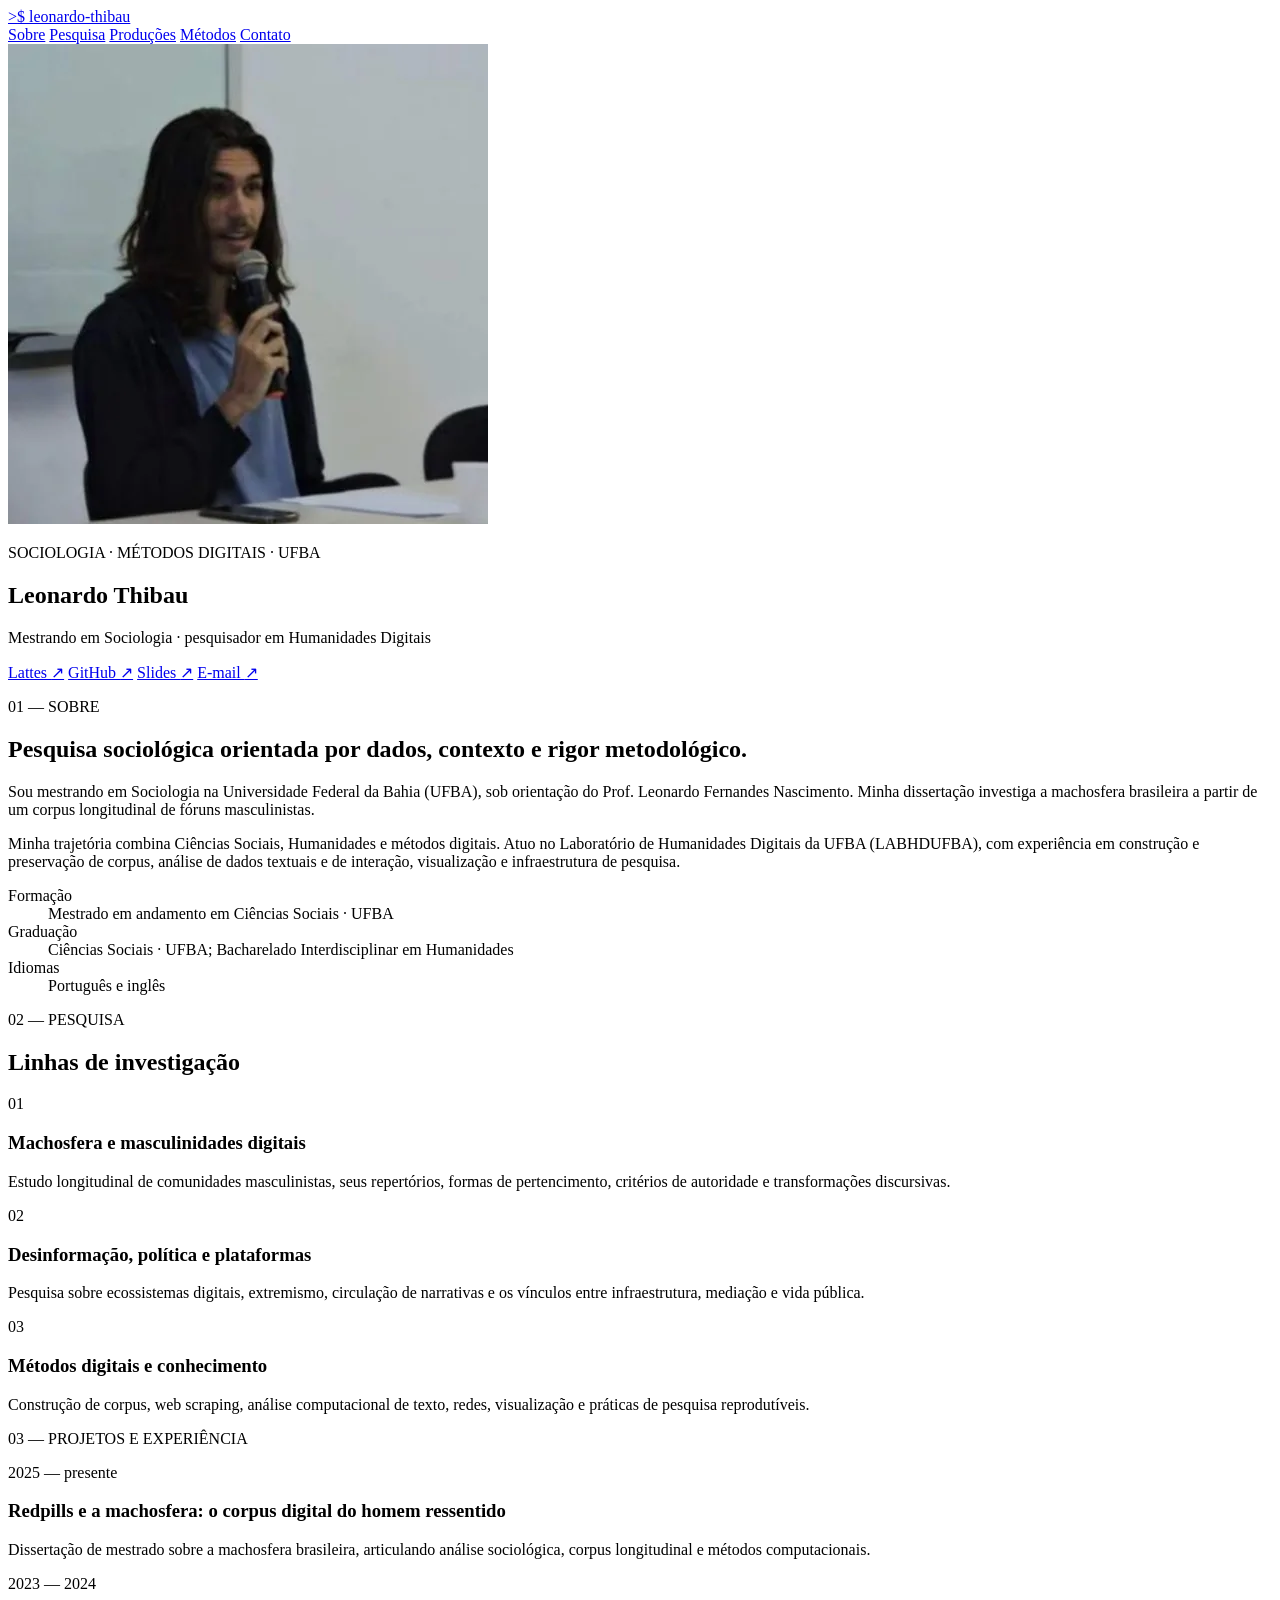
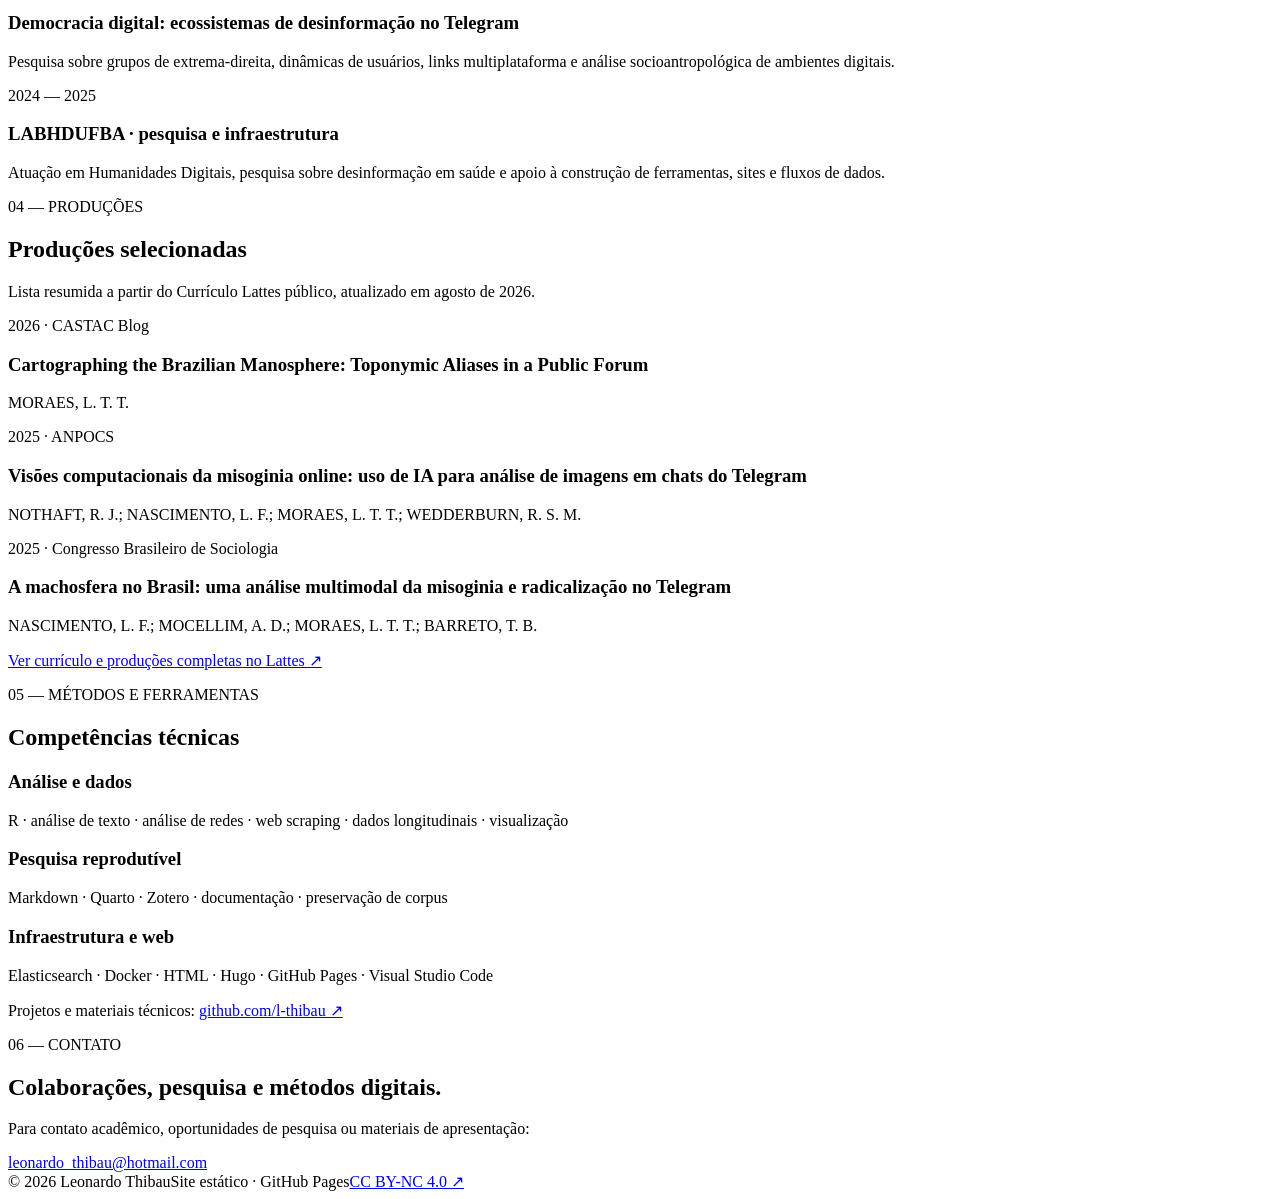
==== index.html @ 9cc0235b "Publish official academic website" ====
<!doctype html>
<html lang="pt-BR">
<head>
  <meta charset="utf-8">
  <meta name="viewport" content="width=device-width, initial-scale=1">
  <meta name="description" content="Leonardo Thibau — mestrando em Sociologia na UFBA. Pesquisa em métodos digitais, machosfera, desinformação e análise computacional.">
  <meta name="robots" content="index,follow">
  <meta name="theme-color" content="#111111">
  <meta http-equiv="Content-Security-Policy" content="default-src 'self'; base-uri 'self'; object-src 'none'; script-src 'none'; style-src 'self'; img-src 'self' data:; connect-src 'none'; form-action 'none'; frame-src 'none'; upgrade-insecure-requests">
  <title>Leonardo Thibau — Sociologia e Métodos Digitais</title>
  <link rel="stylesheet" href="styles.css">
</head>
<body>
  <div class="shell">
    <header class="site-header">
      <a class="wordmark" href="#inicio" aria-label="Início">
        <span class="prompt">&gt;</span><span>$ leonardo-thibau</span><span class="cursor" aria-hidden="true"></span>
      </a>
      <nav aria-label="Navegação principal">
        <a href="#sobre">Sobre</a>
        <a href="#pesquisa">Pesquisa</a>
        <a href="#producoes">Produções</a>
        <a href="#competencias">Métodos</a>
        <a href="#contato">Contato</a>
      </nav>
    </header>

    <main id="inicio">
      <section class="hero" aria-labelledby="nome">
        <img class="portrait" src="[data-uri]" alt="Leonardo Thibau apresentando em evento acadêmico">
        <p class="eyebrow">SOCIOLOGIA · MÉTODOS DIGITAIS · UFBA</p>
        <h1 id="nome">Leonardo Thibau</h1>
        <p class="subtitle">Mestrando em Sociologia · pesquisador em Humanidades Digitais</p>
        <div class="social" aria-label="Links profissionais">
          <a href="https://lattes.cnpq.br/3404425891739700" target="_blank" rel="noopener">Lattes <span>↗</span></a>
          <a href="https://github.com/l-thibau" target="_blank" rel="noopener">GitHub <span>↗</span></a>
          <a href="https://l-thibau.quarto.pub/" target="_blank" rel="noopener">Slides <span>↗</span></a>
          <a href="mailto:leonardo_thibau@hotmail.com">E-mail <span>↗</span></a>
        </div>
      </section>

      <section id="sobre" class="section split">
        <div><p class="section-label">01 — SOBRE</p><h2>Pesquisa sociológica orientada por dados, contexto e rigor metodológico.</h2></div>
        <div class="prose">
          <p>Sou mestrando em Sociologia na Universidade Federal da Bahia (UFBA), sob orientação do Prof. Leonardo Fernandes Nascimento. Minha dissertação investiga a machosfera brasileira a partir de um corpus longitudinal de fóruns masculinistas.</p>
          <p>Minha trajetória combina Ciências Sociais, Humanidades e métodos digitais. Atuo no Laboratório de Humanidades Digitais da UFBA (LABHDUFBA), com experiência em construção e preservação de corpus, análise de dados textuais e de interação, visualização e infraestrutura de pesquisa.</p>
          <dl class="facts">
            <div><dt>Formação</dt><dd>Mestrado em andamento em Ciências Sociais · UFBA</dd></div>
            <div><dt>Graduação</dt><dd>Ciências Sociais · UFBA; Bacharelado Interdisciplinar em Humanidades</dd></div>
            <div><dt>Idiomas</dt><dd>Português e inglês</dd></div>
          </dl>
        </div>
      </section>

      <section id="pesquisa" class="section">
        <p class="section-label">02 — PESQUISA</p>
        <h2>Linhas de investigação</h2>
        <div class="cards">
          <article><span>01</span><h3>Machosfera e masculinidades digitais</h3><p>Estudo longitudinal de comunidades masculinistas, seus repertórios, formas de pertencimento, critérios de autoridade e transformações discursivas.</p></article>
          <article><span>02</span><h3>Desinformação, política e plataformas</h3><p>Pesquisa sobre ecossistemas digitais, extremismo, circulação de narrativas e os vínculos entre infraestrutura, mediação e vida pública.</p></article>
          <article><span>03</span><h3>Métodos digitais e conhecimento</h3><p>Construção de corpus, web scraping, análise computacional de texto, redes, visualização e práticas de pesquisa reprodutíveis.</p></article>
        </div>
      </section>

      <section class="section projects">
        <p class="section-label">03 — PROJETOS E EXPERIÊNCIA</p>
        <div class="project-list">
          <article><p class="date">2025 — presente</p><div><h3>Redpills e a machosfera: o corpus digital do homem ressentido</h3><p>Dissertação de mestrado sobre a machosfera brasileira, articulando análise sociológica, corpus longitudinal e métodos computacionais.</p></div></article>
          <article><p class="date">2023 — 2024</p><div><h3>Democracia digital: ecossistemas de desinformação no Telegram</h3><p>Pesquisa sobre grupos de extrema-direita, dinâmicas de usuários, links multiplataforma e análise socioantropológica de ambientes digitais.</p></div></article>
          <article><p class="date">2024 — 2025</p><div><h3>LABHDUFBA · pesquisa e infraestrutura</h3><p>Atuação em Humanidades Digitais, pesquisa sobre desinformação em saúde e apoio à construção de ferramentas, sites e fluxos de dados.</p></div></article>
        </div>
      </section>

      <section id="producoes" class="section split">
        <div><p class="section-label">04 — PRODUÇÕES</p><h2>Produções selecionadas</h2><p class="muted">Lista resumida a partir do Currículo Lattes público, atualizado em agosto de 2026.</p></div>
        <div class="publications">
          <article><p class="pub-meta">2026 · CASTAC Blog</p><h3>Cartographing the Brazilian Manosphere: Toponymic Aliases in a Public Forum</h3><p>MORAES, L. T. T.</p></article>
          <article><p class="pub-meta">2025 · ANPOCS</p><h3>Visões computacionais da misoginia online: uso de IA para análise de imagens em chats do Telegram</h3><p>NOTHAFT, R. J.; NASCIMENTO, L. F.; MORAES, L. T. T.; WEDDERBURN, R. S. M.</p></article>
          <article><p class="pub-meta">2025 · Congresso Brasileiro de Sociologia</p><h3>A machosfera no Brasil: uma análise multimodal da misoginia e radicalização no Telegram</h3><p>NASCIMENTO, L. F.; MOCELLIM, A. D.; MORAES, L. T. T.; BARRETO, T. B.</p></article>
          <a class="text-link" href="https://lattes.cnpq.br/3404425891739700" target="_blank" rel="noopener">Ver currículo e produções completas no Lattes ↗</a>
        </div>
      </section>

      <section id="competencias" class="section">
        <p class="section-label">05 — MÉTODOS E FERRAMENTAS</p>
        <h2>Competências técnicas</h2>
        <div class="skills">
          <div><h3>Análise e dados</h3><p>R · análise de texto · análise de redes · web scraping · dados longitudinais · visualização</p></div>
          <div><h3>Pesquisa reprodutível</h3><p>Markdown · Quarto · Zotero · documentação · preservação de corpus</p></div>
          <div><h3>Infraestrutura e web</h3><p>Elasticsearch · Docker · HTML · Hugo · GitHub Pages · Visual Studio Code</p></div>
        </div>
        <p class="repository-note">Projetos e materiais técnicos: <a href="https://github.com/l-thibau" target="_blank" rel="noopener">github.com/l-thibau ↗</a></p>
      </section>

      <section id="contato" class="section contact">
        <p class="section-label">06 — CONTATO</p>
        <h2>Colaborações, pesquisa e métodos digitais.</h2>
        <p>Para contato acadêmico, oportunidades de pesquisa ou materiais de apresentação:</p>
        <a class="email" href="mailto:leonardo_thibau@hotmail.com">leonardo_thibau@hotmail.com</a>
      </section>
    </main>

    <footer><span>© 2026 Leonardo Thibau</span><span>Site estático · GitHub Pages</span><span><a href="https://creativecommons.org/licenses/by-nc/4.0/" target="_blank" rel="noopener">CC BY-NC 4.0 ↗</a></span></footer>
  </div>
</body>
</html>
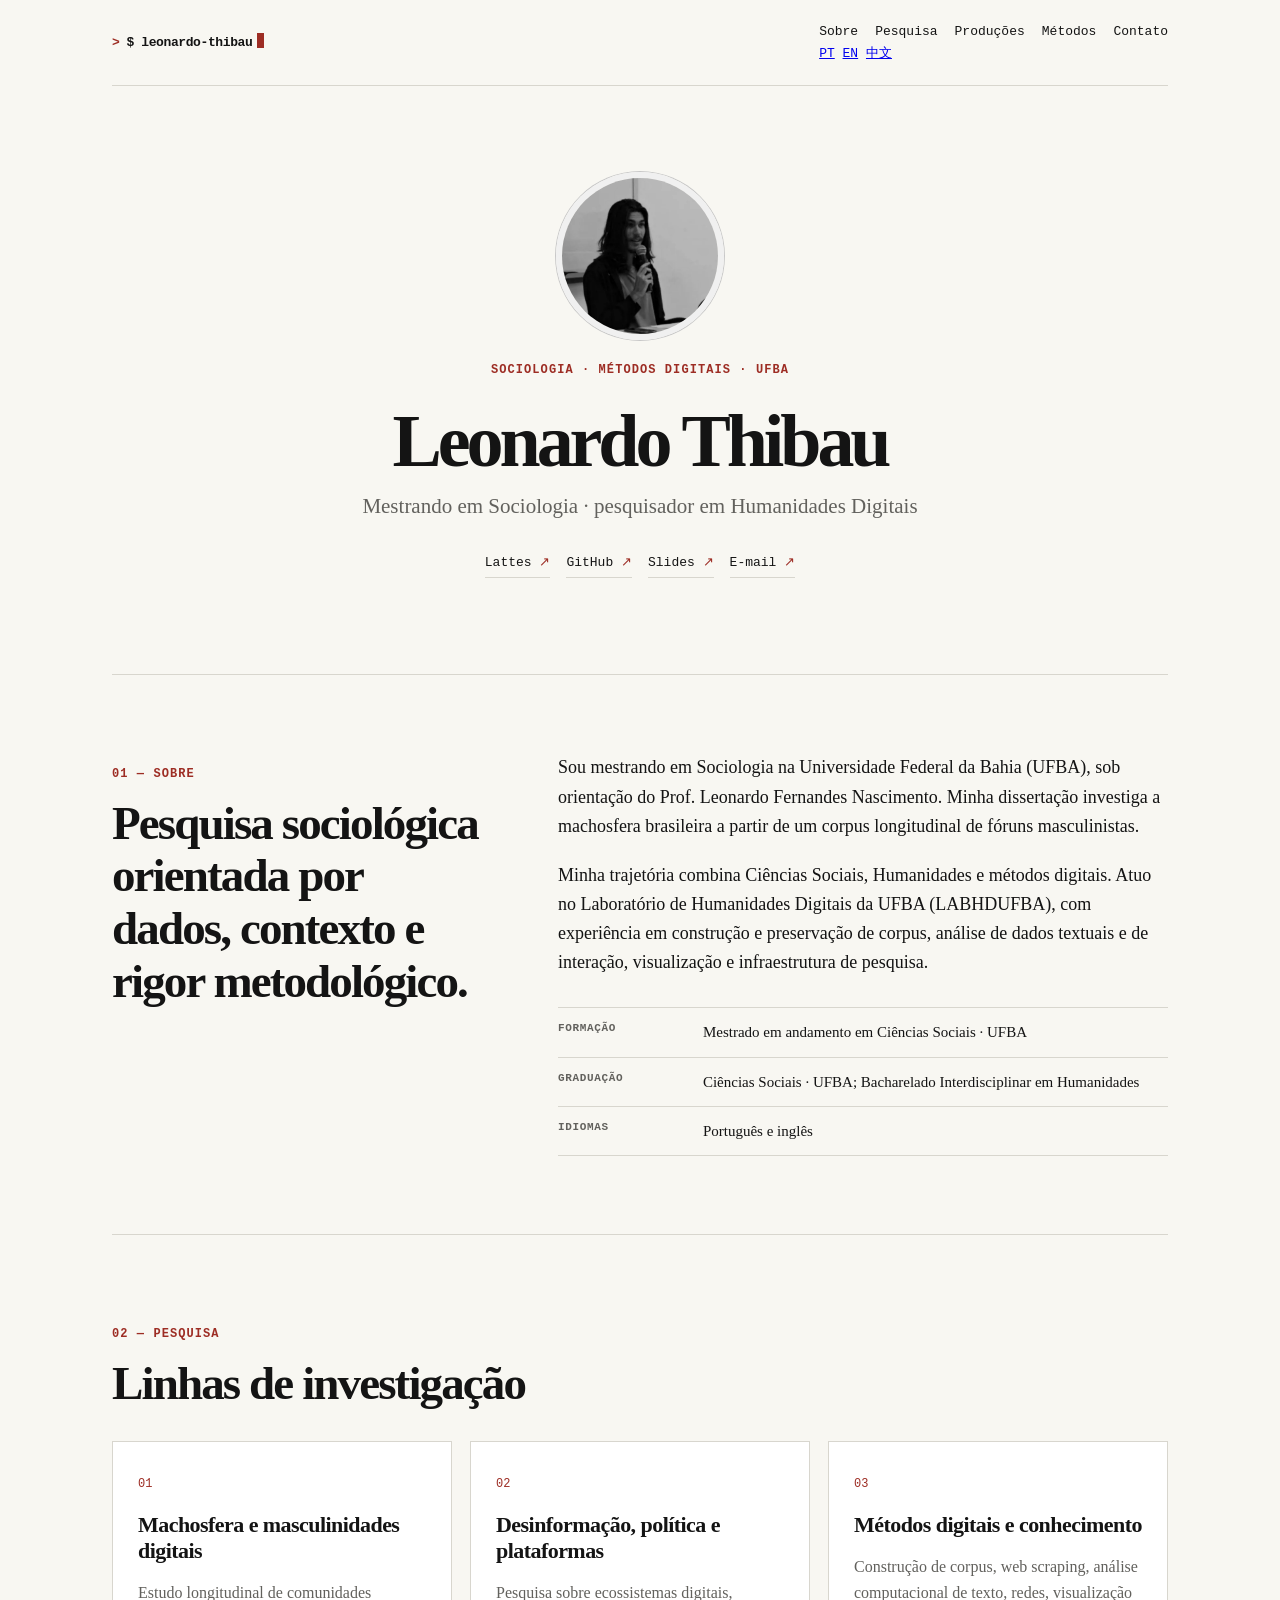
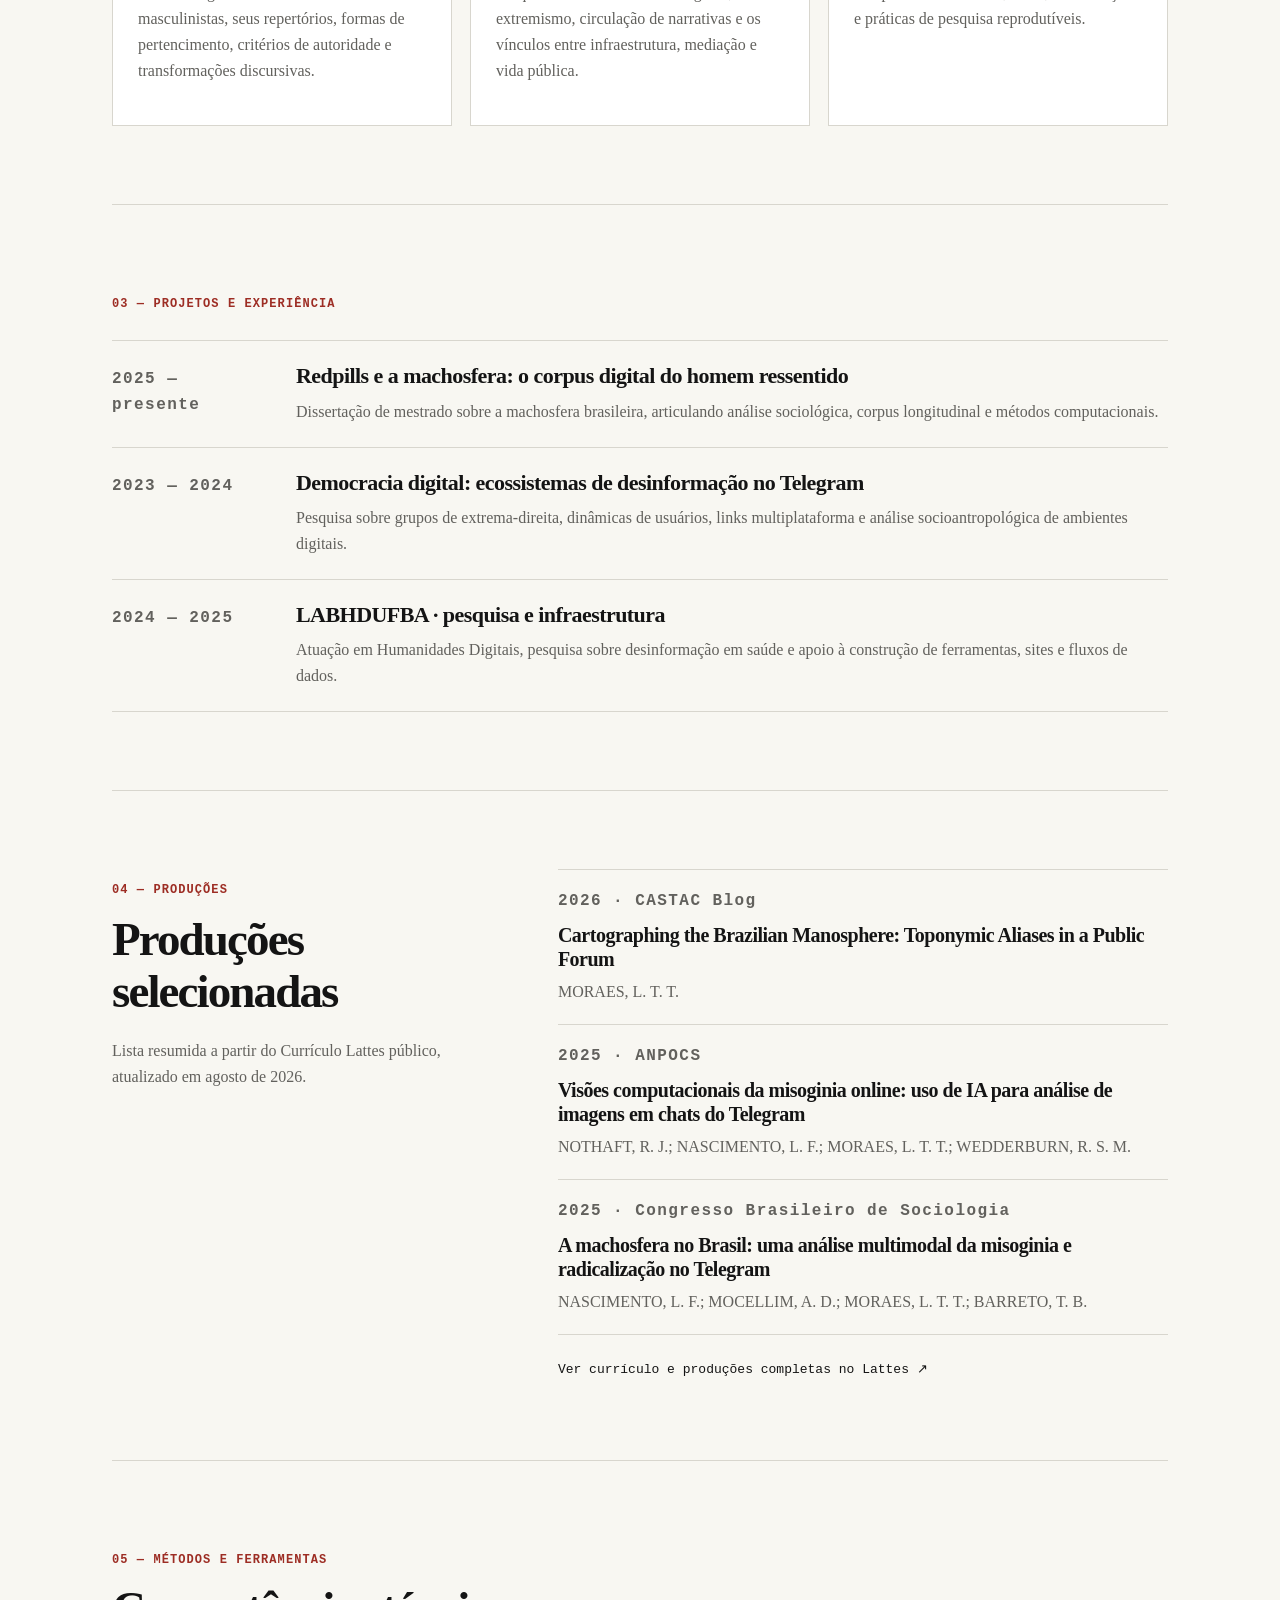
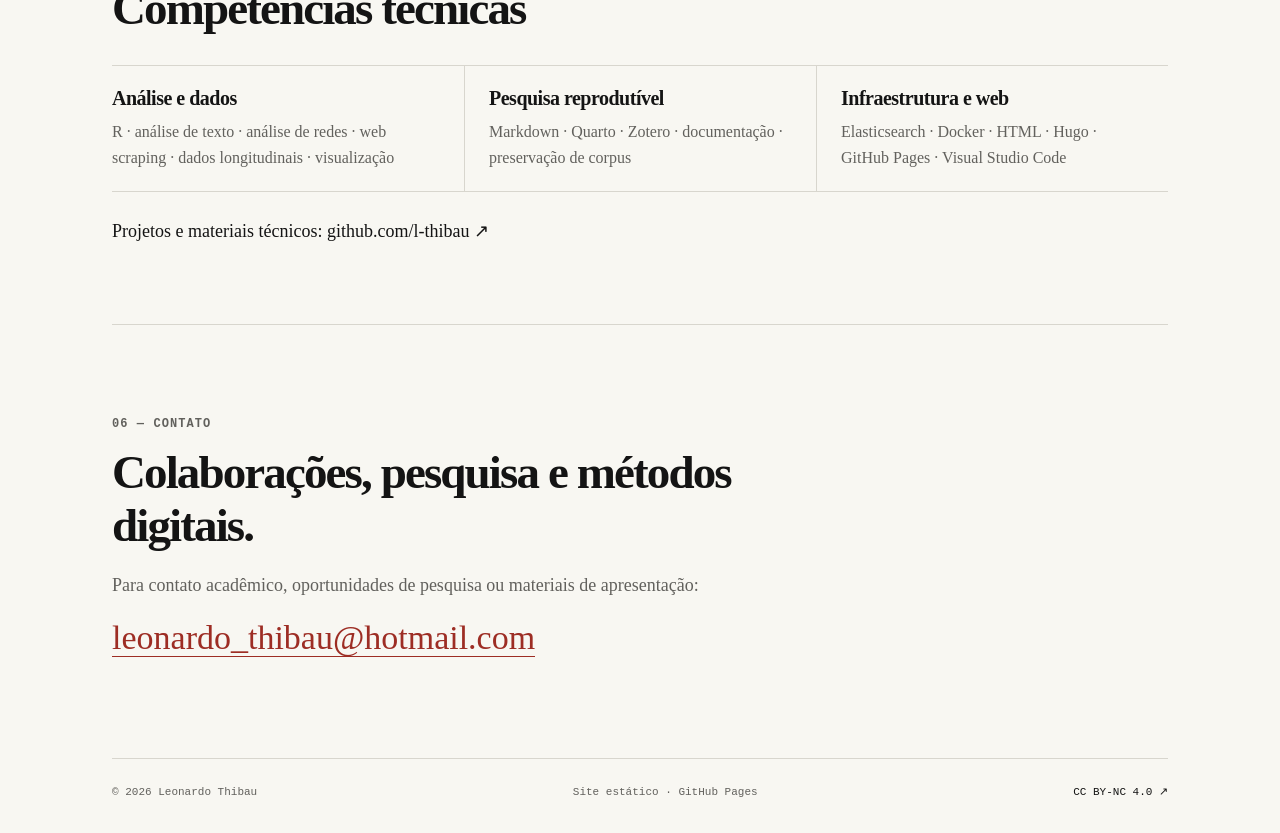
==== commit 88854e43: "Add Portuguese, English, and Chinese site navigation" ====
--- a/index.html
+++ b/index.html
@@ -16,13 +16,20 @@
       <a class="wordmark" href="#inicio" aria-label="Início">
         <span class="prompt">&gt;</span><span>$ leonardo-thibau</span><span class="cursor" aria-hidden="true"></span>
       </a>
-      <nav aria-label="Navegação principal">
-        <a href="#sobre">Sobre</a>
-        <a href="#pesquisa">Pesquisa</a>
-        <a href="#producoes">Produções</a>
-        <a href="#competencias">Métodos</a>
-        <a href="#contato">Contato</a>
-      </nav>
+      <div class="header-tools">
+        <nav aria-label="Navegação principal">
+          <a href="#sobre">Sobre</a>
+          <a href="#pesquisa">Pesquisa</a>
+          <a href="#producoes">Produções</a>
+          <a href="#competencias">Métodos</a>
+          <a href="#contato">Contato</a>
+        </nav>
+        <div class="lang-switch" aria-label="Selecionar idioma">
+          <a class="active" href="./" lang="pt-BR" aria-current="page">PT</a>
+          <a href="en/" lang="en">EN</a>
+          <a href="zh/" lang="zh-Hans">中文</a>
+        </div>
+      </div>
     </header>
 
     <main id="inicio">
--- a/styles.css
+++ b/styles.css
@@ -0,0 +1 @@
+:root{--ink:#141414;--paper:#f8f7f2;--card:#ffffff;--rule:#d8d6ce;--muted:#62615d;--accent:#9d2d24;--max:1120px}*{box-sizing:border-box}html{scroll-behavior:smooth}body{margin:0;background:var(--paper);color:var(--ink);font-family:Georgia,'Times New Roman',serif;font-size:18px;line-height:1.62}.shell{max-width:var(--max);margin:auto;padding:0 32px}.site-header{min-height:86px;border-bottom:1px solid var(--rule);display:flex;align-items:center;justify-content:space-between;gap:26px;font-family:ui-monospace,SFMono-Regular,Consolas,monospace;font-size:13px}.wordmark{color:var(--ink);text-decoration:none;font-weight:700;letter-spacing:-.03em;white-space:nowrap}.prompt{color:var(--accent);margin-right:7px}.cursor{display:inline-block;width:7px;height:15px;background:var(--accent);vertical-align:-2px;margin-left:5px;animation:blink 1.2s steps(1,end) infinite}@keyframes blink{50%{opacity:0}}nav{display:flex;gap:17px;flex-wrap:wrap;justify-content:flex-end}nav a,footer a,.text-link,.repository-note a{color:var(--ink);text-decoration:none;border-bottom:1px solid transparent}nav a:hover,footer a:hover,.text-link:hover,.repository-note a:hover{border-color:var(--accent);color:var(--accent)}.hero{text-align:center;padding:86px 0 96px;border-bottom:1px solid var(--rule)}.portrait{width:168px;height:168px;border-radius:50%;object-fit:cover;object-position:center 27%;filter:grayscale(100%) contrast(1.06);border:6px solid #eceae3;box-shadow:0 0 0 1px #c7c4ba}.eyebrow,.section-label,.pub-meta,.date{font-family:ui-monospace,SFMono-Regular,Consolas,monospace;font-size:12px;letter-spacing:.09em;color:var(--accent);font-weight:700}.hero h1{font-size:clamp(44px,7vw,74px);line-height:1.05;margin:22px 0 9px;letter-spacing:-.055em}.subtitle{color:var(--muted);margin:0;font-size:21px}.social{margin-top:25px;display:flex;justify-content:center;gap:16px;flex-wrap:wrap;font-family:ui-monospace,SFMono-Regular,Consolas,monospace;font-size:13px}.social a{color:var(--ink);text-decoration:none;padding:4px 0;border-bottom:1px solid var(--rule)}.social a:hover{color:var(--accent);border-color:var(--accent)}.social span{color:var(--accent)}.section{padding:78px 0;border-bottom:1px solid var(--rule)}.split{display:grid;grid-template-columns:minmax(240px,.76fr) minmax(0,1.24fr);gap:72px}.section h2{font-size:clamp(30px,4vw,47px);line-height:1.12;letter-spacing:-.04em;margin:8px 0 20px}.prose p{margin:0 0 20px}.facts{border-top:1px solid var(--rule);margin:30px 0 0}.facts div{display:grid;grid-template-columns:130px 1fr;gap:15px;padding:12px 0;border-bottom:1px solid var(--rule);font-size:15px}.facts dt{font-family:ui-monospace,SFMono-Regular,Consolas,monospace;font-size:11px;text-transform:uppercase;letter-spacing:.06em;color:var(--muted);font-weight:700}.facts dd{margin:0}.cards{display:grid;grid-template-columns:repeat(3,1fr);gap:18px;margin-top:32px}.cards article{background:var(--card);border:1px solid var(--rule);padding:25px;min-height:252px}.cards span{font-family:ui-monospace,SFMono-Regular,Consolas,monospace;font-size:12px;color:var(--accent)}h3{font-size:22px;line-height:1.2;letter-spacing:-.025em;margin:15px 0 12px}.cards p,.project-list p,.publications p,.skills p,.muted{font-size:16px;color:var(--muted)}.project-list{margin-top:26px;border-top:1px solid var(--rule)}.project-list article{display:grid;grid-template-columns:160px 1fr;gap:24px;padding:22px 0;border-bottom:1px solid var(--rule)}.project-list .date{margin:4px 0}.project-list h3{margin:0 0 9px}.project-list p{margin:0}.publications{border-top:1px solid var(--rule)}.publications article{padding:19px 0;border-bottom:1px solid var(--rule)}.pub-meta{margin:0}.publications h3{margin:8px 0;font-size:20px}.publications p{margin:0}.text-link{display:inline-block;margin-top:24px;font-family:ui-monospace,SFMono-Regular,Consolas,monospace;font-size:13px}.skills{display:grid;grid-template-columns:repeat(3,1fr);border-top:1px solid var(--rule);margin-top:30px}.skills div{padding:20px 24px 20px 0;border-bottom:1px solid var(--rule)}.skills div+div{padding-left:24px;border-left:1px solid var(--rule)}.skills h3{font-size:20px;margin:0 0 9px}.skills p{margin:0}.repository-note{margin:25px 0 0}.contact{padding-bottom:100px}.contact h2{max-width:650px}.contact p{color:var(--muted)}.email{font-size:clamp(21px,3vw,34px);color:var(--accent);text-decoration:none;border-bottom:1px solid var(--accent);line-height:1.1}footer{font-family:ui-monospace,SFMono-Regular,Consolas,monospace;font-size:11px;color:var(--muted);display:flex;justify-content:space-between;gap:15px;padding:25px 0 30px;flex-wrap:wrap}@media(max-width:760px){.shell{padding:0 20px}.site-header{padding:17px 0;align-items:flex-start;flex-direction:column}.hero{padding:65px 0}.split{grid-template-columns:1fr;gap:20px}.cards,.skills{grid-template-columns:1fr}.skills div+div{padding-left:0;border-left:0}.project-list article{grid-template-columns:1fr;gap:0}.facts div{grid-template-columns:1fr;gap:3px}.section{padding:58px 0}nav{gap:12px}.portrait{width:142px;height:142px}}
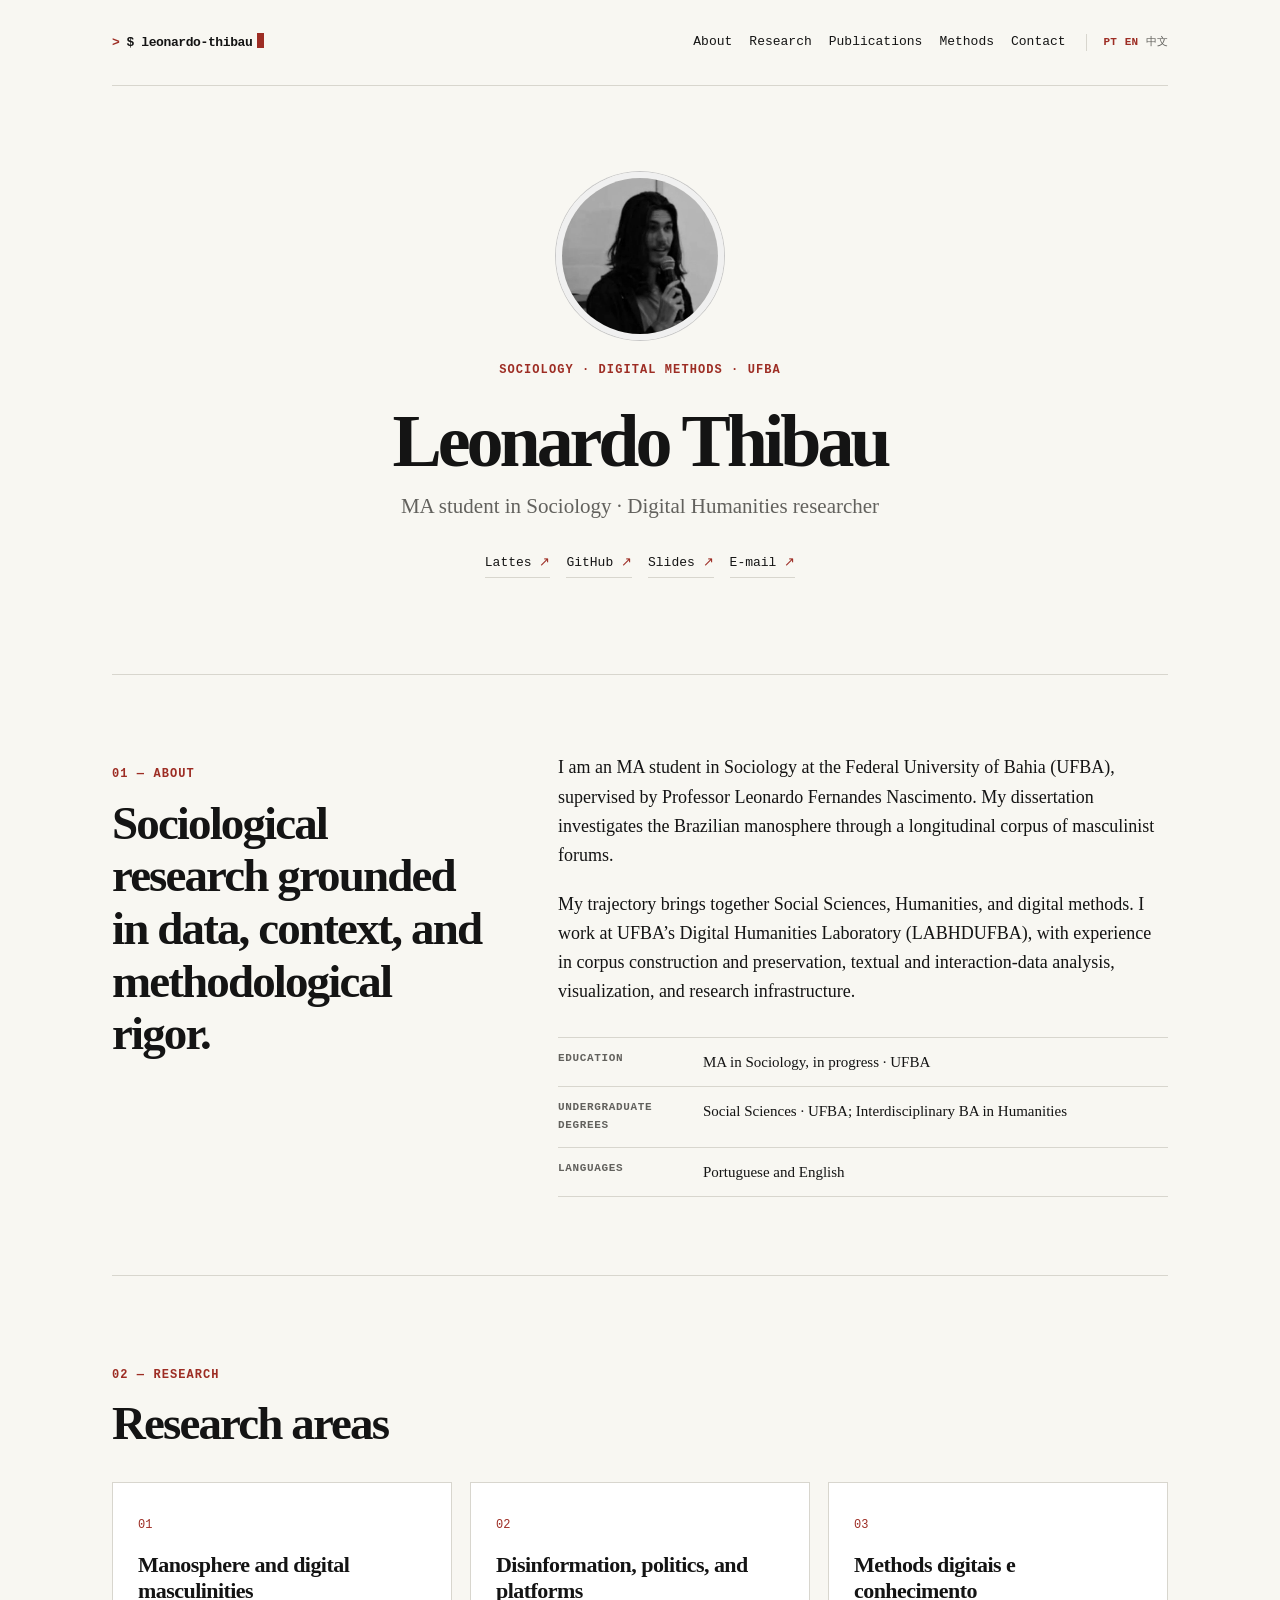
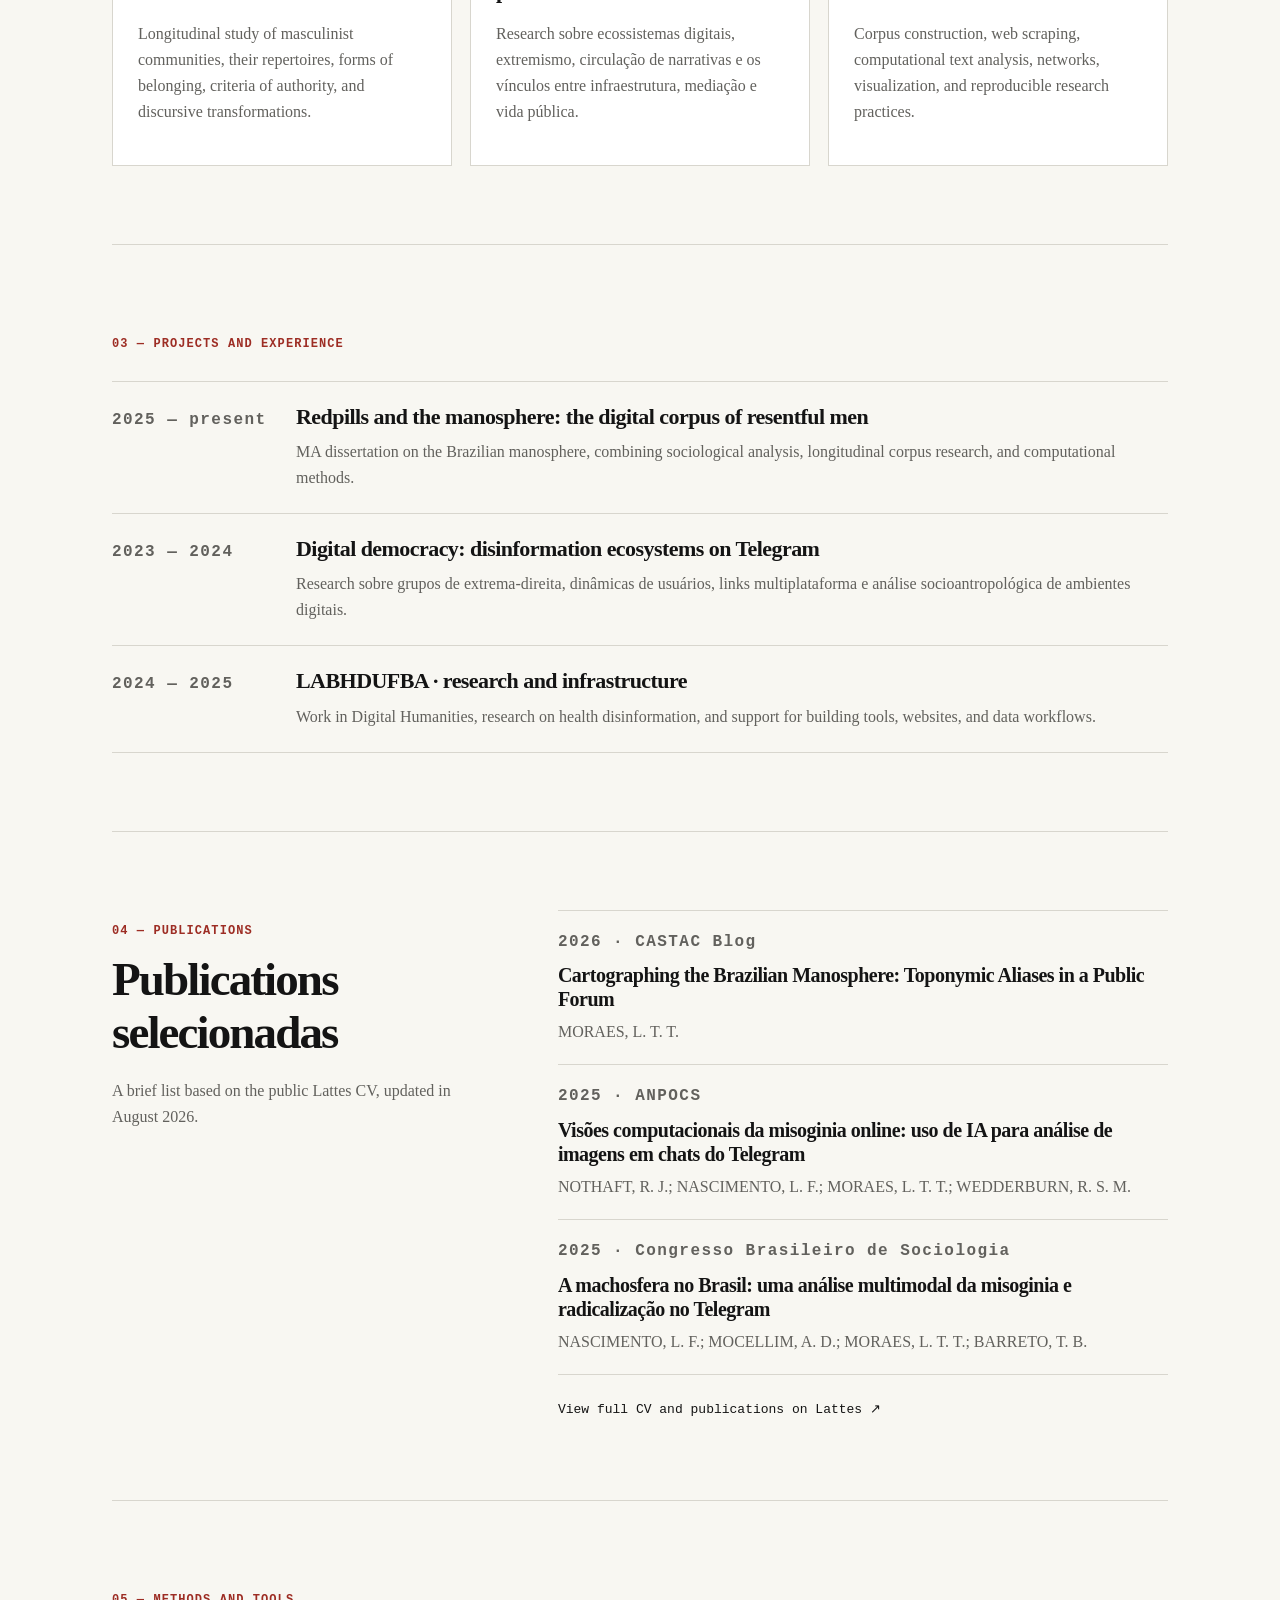
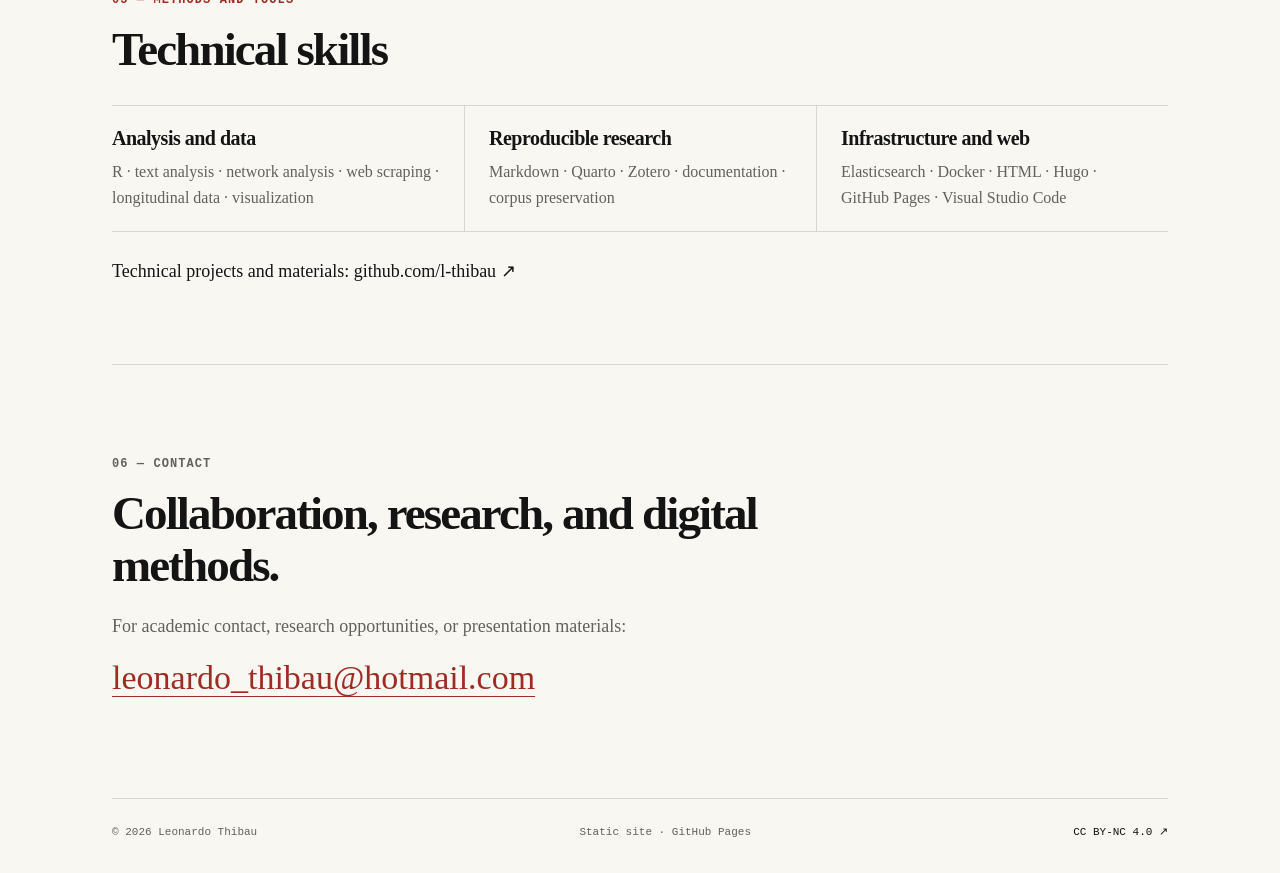
==== commit 6395b119: "Make English the default language and update academic portrait" ====
--- a/index.html
+++ b/index.html
@@ -1,13 +1,13 @@
 <!doctype html>
-<html lang="pt-BR">
+<html lang="en">
 <head>
   <meta charset="utf-8">
   <meta name="viewport" content="width=device-width, initial-scale=1">
-  <meta name="description" content="Leonardo Thibau — mestrando em Sociologia na UFBA. Pesquisa em métodos digitais, machosfera, desinformação e análise computacional.">
+  <meta name="description" content="Leonardo Thibau — MA student in Sociology at UFBA. Research on digital methods, the manosphere, disinformation, and computational analysis.">
   <meta name="robots" content="index,follow">
   <meta name="theme-color" content="#111111">
   <meta http-equiv="Content-Security-Policy" content="default-src 'self'; base-uri 'self'; object-src 'none'; script-src 'none'; style-src 'self'; img-src 'self' data:; connect-src 'none'; form-action 'none'; frame-src 'none'; upgrade-insecure-requests">
-  <title>Leonardo Thibau — Sociologia e Métodos Digitais</title>
+  <title>Leonardo Thibau — Sociologia e Methods Digitais</title>
   <link rel="stylesheet" href="styles.css">
 </head>
 <body>
@@ -17,16 +17,16 @@
         <span class="prompt">&gt;</span><span>$ leonardo-thibau</span><span class="cursor" aria-hidden="true"></span>
       </a>
       <div class="header-tools">
-        <nav aria-label="Navegação principal">
-          <a href="#sobre">Sobre</a>
-          <a href="#pesquisa">Pesquisa</a>
-          <a href="#producoes">Produções</a>
-          <a href="#competencias">Métodos</a>
-          <a href="#contato">Contato</a>
+        <nav aria-label="Main navigation">
+          <a href="#sobre">About</a>
+          <a href="#pesquisa">Research</a>
+          <a href="#producoes">Publications</a>
+          <a href="#competencias">Methods</a>
+          <a href="#contato">Contact</a>
         </nav>
         <div class="lang-switch" aria-label="Selecionar idioma">
-          <a class="active" href="./" lang="pt-BR" aria-current="page">PT</a>
-          <a href="en/" lang="en">EN</a>
+          <a class="active" <a href="pt/" lang="pt-BR">PT</a>
+          <a class="active" href="./" lang="en" aria-current="page">EN</a>
           <a href="zh/" lang="zh-Hans">中文</a>
         </div>
       </div>
@@ -34,10 +34,10 @@
 
     <main id="inicio">
       <section class="hero" aria-labelledby="nome">
-        <img class="portrait" src="[data-uri]" alt="Leonardo Thibau apresentando em evento acadêmico">
-        <p class="eyebrow">SOCIOLOGIA · MÉTODOS DIGITAIS · UFBA</p>
+        <img class="portrait" src="[data-uri]" alt="Leonardo Thibau apresentando em evento acadêmico">
+        <p class="eyebrow">SOCIOLOGY · DIGITAL METHODS · UFBA</p>
         <h1 id="nome">Leonardo Thibau</h1>
-        <p class="subtitle">Mestrando em Sociologia · pesquisador em Humanidades Digitais</p>
+        <p class="subtitle">MA student in Sociology · Digital Humanities researcher</p>
         <div class="social" aria-label="Links profissionais">
           <a href="https://lattes.cnpq.br/3404425891739700" target="_blank" rel="noopener">Lattes <span>↗</span></a>
           <a href="https://github.com/l-thibau" target="_blank" rel="noopener">GitHub <span>↗</span></a>
@@ -47,67 +47,67 @@
       </section>
 
       <section id="sobre" class="section split">
-        <div><p class="section-label">01 — SOBRE</p><h2>Pesquisa sociológica orientada por dados, contexto e rigor metodológico.</h2></div>
+        <div><p class="section-label">01 — ABOUT</p><h2>Sociological research grounded in data, context, and methodological rigor.</h2></div>
         <div class="prose">
-          <p>Sou mestrando em Sociologia na Universidade Federal da Bahia (UFBA), sob orientação do Prof. Leonardo Fernandes Nascimento. Minha dissertação investiga a machosfera brasileira a partir de um corpus longitudinal de fóruns masculinistas.</p>
-          <p>Minha trajetória combina Ciências Sociais, Humanidades e métodos digitais. Atuo no Laboratório de Humanidades Digitais da UFBA (LABHDUFBA), com experiência em construção e preservação de corpus, análise de dados textuais e de interação, visualização e infraestrutura de pesquisa.</p>
+          <p>I am an MA student in Sociology at the Federal University of Bahia (UFBA), supervised by Professor Leonardo Fernandes Nascimento. My dissertation investigates the Brazilian manosphere through a longitudinal corpus of masculinist forums.</p>
+          <p>My trajectory brings together Social Sciences, Humanities, and digital methods. I work at UFBA’s Digital Humanities Laboratory (LABHDUFBA), with experience in corpus construction and preservation, textual and interaction-data analysis, visualization, and research infrastructure.</p>
           <dl class="facts">
-            <div><dt>Formação</dt><dd>Mestrado em andamento em Ciências Sociais · UFBA</dd></div>
-            <div><dt>Graduação</dt><dd>Ciências Sociais · UFBA; Bacharelado Interdisciplinar em Humanidades</dd></div>
-            <div><dt>Idiomas</dt><dd>Português e inglês</dd></div>
+            <div><dt>Education</dt><dd>MA in Sociology, in progress · UFBA</dd></div>
+            <div><dt>Undergraduate degrees</dt><dd>Social Sciences · UFBA; Interdisciplinary BA in Humanities</dd></div>
+            <div><dt>Languages</dt><dd>Portuguese and English</dd></div>
           </dl>
         </div>
       </section>
 
       <section id="pesquisa" class="section">
-        <p class="section-label">02 — PESQUISA</p>
-        <h2>Linhas de investigação</h2>
+        <p class="section-label">02 — RESEARCH</p>
+        <h2>Research areas</h2>
         <div class="cards">
-          <article><span>01</span><h3>Machosfera e masculinidades digitais</h3><p>Estudo longitudinal de comunidades masculinistas, seus repertórios, formas de pertencimento, critérios de autoridade e transformações discursivas.</p></article>
-          <article><span>02</span><h3>Desinformação, política e plataformas</h3><p>Pesquisa sobre ecossistemas digitais, extremismo, circulação de narrativas e os vínculos entre infraestrutura, mediação e vida pública.</p></article>
-          <article><span>03</span><h3>Métodos digitais e conhecimento</h3><p>Construção de corpus, web scraping, análise computacional de texto, redes, visualização e práticas de pesquisa reprodutíveis.</p></article>
+          <article><span>01</span><h3>Manosphere and digital masculinities</h3><p>Longitudinal study of masculinist communities, their repertoires, forms of belonging, criteria of authority, and discursive transformations.</p></article>
+          <article><span>02</span><h3>Disinformation, politics, and platforms</h3><p>Research sobre ecossistemas digitais, extremismo, circulação de narrativas e os vínculos entre infraestrutura, mediação e vida pública.</p></article>
+          <article><span>03</span><h3>Methods digitais e conhecimento</h3><p>Corpus construction, web scraping, computational text analysis, networks, visualization, and reproducible research practices.</p></article>
         </div>
       </section>
 
       <section class="section projects">
-        <p class="section-label">03 — PROJETOS E EXPERIÊNCIA</p>
+        <p class="section-label">03 — PROJECTS AND EXPERIENCE</p>
         <div class="project-list">
-          <article><p class="date">2025 — presente</p><div><h3>Redpills e a machosfera: o corpus digital do homem ressentido</h3><p>Dissertação de mestrado sobre a machosfera brasileira, articulando análise sociológica, corpus longitudinal e métodos computacionais.</p></div></article>
-          <article><p class="date">2023 — 2024</p><div><h3>Democracia digital: ecossistemas de desinformação no Telegram</h3><p>Pesquisa sobre grupos de extrema-direita, dinâmicas de usuários, links multiplataforma e análise socioantropológica de ambientes digitais.</p></div></article>
-          <article><p class="date">2024 — 2025</p><div><h3>LABHDUFBA · pesquisa e infraestrutura</h3><p>Atuação em Humanidades Digitais, pesquisa sobre desinformação em saúde e apoio à construção de ferramentas, sites e fluxos de dados.</p></div></article>
+          <article><p class="date">2025 — present</p><div><h3>Redpills and the manosphere: the digital corpus of resentful men</h3><p>MA dissertation on the Brazilian manosphere, combining sociological analysis, longitudinal corpus research, and computational methods.</p></div></article>
+          <article><p class="date">2023 — 2024</p><div><h3>Digital democracy: disinformation ecosystems on Telegram</h3><p>Research sobre grupos de extrema-direita, dinâmicas de usuários, links multiplataforma e análise socioantropológica de ambientes digitais.</p></div></article>
+          <article><p class="date">2024 — 2025</p><div><h3>LABHDUFBA · research and infrastructure</h3><p>Work in Digital Humanities, research on health disinformation, and support for building tools, websites, and data workflows.</p></div></article>
         </div>
       </section>
 
       <section id="producoes" class="section split">
-        <div><p class="section-label">04 — PRODUÇÕES</p><h2>Produções selecionadas</h2><p class="muted">Lista resumida a partir do Currículo Lattes público, atualizado em agosto de 2026.</p></div>
+        <div><p class="section-label">04 — PUBLICATIONS</p><h2>Publications selecionadas</h2><p class="muted">A brief list based on the public Lattes CV, updated in August 2026.</p></div>
         <div class="publications">
           <article><p class="pub-meta">2026 · CASTAC Blog</p><h3>Cartographing the Brazilian Manosphere: Toponymic Aliases in a Public Forum</h3><p>MORAES, L. T. T.</p></article>
           <article><p class="pub-meta">2025 · ANPOCS</p><h3>Visões computacionais da misoginia online: uso de IA para análise de imagens em chats do Telegram</h3><p>NOTHAFT, R. J.; NASCIMENTO, L. F.; MORAES, L. T. T.; WEDDERBURN, R. S. M.</p></article>
           <article><p class="pub-meta">2025 · Congresso Brasileiro de Sociologia</p><h3>A machosfera no Brasil: uma análise multimodal da misoginia e radicalização no Telegram</h3><p>NASCIMENTO, L. F.; MOCELLIM, A. D.; MORAES, L. T. T.; BARRETO, T. B.</p></article>
-          <a class="text-link" href="https://lattes.cnpq.br/3404425891739700" target="_blank" rel="noopener">Ver currículo e produções completas no Lattes ↗</a>
+          <a class="text-link" href="https://lattes.cnpq.br/3404425891739700" target="_blank" rel="noopener">View full CV and publications on Lattes ↗</a>
         </div>
       </section>
 
       <section id="competencias" class="section">
-        <p class="section-label">05 — MÉTODOS E FERRAMENTAS</p>
-        <h2>Competências técnicas</h2>
+        <p class="section-label">05 — METHODS AND TOOLS</p>
+        <h2>Technical skills</h2>
         <div class="skills">
-          <div><h3>Análise e dados</h3><p>R · análise de texto · análise de redes · web scraping · dados longitudinais · visualização</p></div>
-          <div><h3>Pesquisa reprodutível</h3><p>Markdown · Quarto · Zotero · documentação · preservação de corpus</p></div>
-          <div><h3>Infraestrutura e web</h3><p>Elasticsearch · Docker · HTML · Hugo · GitHub Pages · Visual Studio Code</p></div>
+          <div><h3>Analysis and data</h3><p>R · text analysis · network analysis · web scraping · longitudinal data · visualization</p></div>
+          <div><h3>Reproducible research</h3><p>Markdown · Quarto · Zotero · documentation · corpus preservation</p></div>
+          <div><h3>Infrastructure and web</h3><p>Elasticsearch · Docker · HTML · Hugo · GitHub Pages · Visual Studio Code</p></div>
         </div>
-        <p class="repository-note">Projetos e materiais técnicos: <a href="https://github.com/l-thibau" target="_blank" rel="noopener">github.com/l-thibau ↗</a></p>
+        <p class="repository-note">Technical projects and materials: <a href="https://github.com/l-thibau" target="_blank" rel="noopener">github.com/l-thibau ↗</a></p>
       </section>
 
       <section id="contato" class="section contact">
-        <p class="section-label">06 — CONTATO</p>
-        <h2>Colaborações, pesquisa e métodos digitais.</h2>
-        <p>Para contato acadêmico, oportunidades de pesquisa ou materiais de apresentação:</p>
+        <p class="section-label">06 — CONTACT</p>
+        <h2>Collaboration, research, and digital methods.</h2>
+        <p>For academic contact, research opportunities, or presentation materials:</p>
         <a class="email" href="mailto:leonardo_thibau@hotmail.com">leonardo_thibau@hotmail.com</a>
       </section>
     </main>
 
-    <footer><span>© 2026 Leonardo Thibau</span><span>Site estático · GitHub Pages</span><span><a href="https://creativecommons.org/licenses/by-nc/4.0/" target="_blank" rel="noopener">CC BY-NC 4.0 ↗</a></span></footer>
+    <footer><span>© 2026 Leonardo Thibau</span><span>Static site · GitHub Pages</span><span><a href="https://creativecommons.org/licenses/by-nc/4.0/" target="_blank" rel="noopener">CC BY-NC 4.0 ↗</a></span></footer>
   </div>
 </body>
 </html>
--- a/styles.css
+++ b/styles.css
@@ -1 +1,3 @@
 :root{--ink:#141414;--paper:#f8f7f2;--card:#ffffff;--rule:#d8d6ce;--muted:#62615d;--accent:#9d2d24;--max:1120px}*{box-sizing:border-box}html{scroll-behavior:smooth}body{margin:0;background:var(--paper);color:var(--ink);font-family:Georgia,'Times New Roman',serif;font-size:18px;line-height:1.62}.shell{max-width:var(--max);margin:auto;padding:0 32px}.site-header{min-height:86px;border-bottom:1px solid var(--rule);display:flex;align-items:center;justify-content:space-between;gap:26px;font-family:ui-monospace,SFMono-Regular,Consolas,monospace;font-size:13px}.wordmark{color:var(--ink);text-decoration:none;font-weight:700;letter-spacing:-.03em;white-space:nowrap}.prompt{color:var(--accent);margin-right:7px}.cursor{display:inline-block;width:7px;height:15px;background:var(--accent);vertical-align:-2px;margin-left:5px;animation:blink 1.2s steps(1,end) infinite}@keyframes blink{50%{opacity:0}}nav{display:flex;gap:17px;flex-wrap:wrap;justify-content:flex-end}nav a,footer a,.text-link,.repository-note a{color:var(--ink);text-decoration:none;border-bottom:1px solid transparent}nav a:hover,footer a:hover,.text-link:hover,.repository-note a:hover{border-color:var(--accent);color:var(--accent)}.hero{text-align:center;padding:86px 0 96px;border-bottom:1px solid var(--rule)}.portrait{width:168px;height:168px;border-radius:50%;object-fit:cover;object-position:center 27%;filter:grayscale(100%) contrast(1.06);border:6px solid #eceae3;box-shadow:0 0 0 1px #c7c4ba}.eyebrow,.section-label,.pub-meta,.date{font-family:ui-monospace,SFMono-Regular,Consolas,monospace;font-size:12px;letter-spacing:.09em;color:var(--accent);font-weight:700}.hero h1{font-size:clamp(44px,7vw,74px);line-height:1.05;margin:22px 0 9px;letter-spacing:-.055em}.subtitle{color:var(--muted);margin:0;font-size:21px}.social{margin-top:25px;display:flex;justify-content:center;gap:16px;flex-wrap:wrap;font-family:ui-monospace,SFMono-Regular,Consolas,monospace;font-size:13px}.social a{color:var(--ink);text-decoration:none;padding:4px 0;border-bottom:1px solid var(--rule)}.social a:hover{color:var(--accent);border-color:var(--accent)}.social span{color:var(--accent)}.section{padding:78px 0;border-bottom:1px solid var(--rule)}.split{display:grid;grid-template-columns:minmax(240px,.76fr) minmax(0,1.24fr);gap:72px}.section h2{font-size:clamp(30px,4vw,47px);line-height:1.12;letter-spacing:-.04em;margin:8px 0 20px}.prose p{margin:0 0 20px}.facts{border-top:1px solid var(--rule);margin:30px 0 0}.facts div{display:grid;grid-template-columns:130px 1fr;gap:15px;padding:12px 0;border-bottom:1px solid var(--rule);font-size:15px}.facts dt{font-family:ui-monospace,SFMono-Regular,Consolas,monospace;font-size:11px;text-transform:uppercase;letter-spacing:.06em;color:var(--muted);font-weight:700}.facts dd{margin:0}.cards{display:grid;grid-template-columns:repeat(3,1fr);gap:18px;margin-top:32px}.cards article{background:var(--card);border:1px solid var(--rule);padding:25px;min-height:252px}.cards span{font-family:ui-monospace,SFMono-Regular,Consolas,monospace;font-size:12px;color:var(--accent)}h3{font-size:22px;line-height:1.2;letter-spacing:-.025em;margin:15px 0 12px}.cards p,.project-list p,.publications p,.skills p,.muted{font-size:16px;color:var(--muted)}.project-list{margin-top:26px;border-top:1px solid var(--rule)}.project-list article{display:grid;grid-template-columns:160px 1fr;gap:24px;padding:22px 0;border-bottom:1px solid var(--rule)}.project-list .date{margin:4px 0}.project-list h3{margin:0 0 9px}.project-list p{margin:0}.publications{border-top:1px solid var(--rule)}.publications article{padding:19px 0;border-bottom:1px solid var(--rule)}.pub-meta{margin:0}.publications h3{margin:8px 0;font-size:20px}.publications p{margin:0}.text-link{display:inline-block;margin-top:24px;font-family:ui-monospace,SFMono-Regular,Consolas,monospace;font-size:13px}.skills{display:grid;grid-template-columns:repeat(3,1fr);border-top:1px solid var(--rule);margin-top:30px}.skills div{padding:20px 24px 20px 0;border-bottom:1px solid var(--rule)}.skills div+div{padding-left:24px;border-left:1px solid var(--rule)}.skills h3{font-size:20px;margin:0 0 9px}.skills p{margin:0}.repository-note{margin:25px 0 0}.contact{padding-bottom:100px}.contact h2{max-width:650px}.contact p{color:var(--muted)}.email{font-size:clamp(21px,3vw,34px);color:var(--accent);text-decoration:none;border-bottom:1px solid var(--accent);line-height:1.1}footer{font-family:ui-monospace,SFMono-Regular,Consolas,monospace;font-size:11px;color:var(--muted);display:flex;justify-content:space-between;gap:15px;padding:25px 0 30px;flex-wrap:wrap}@media(max-width:760px){.shell{padding:0 20px}.site-header{padding:17px 0;align-items:flex-start;flex-direction:column}.hero{padding:65px 0}.split{grid-template-columns:1fr;gap:20px}.cards,.skills{grid-template-columns:1fr}.skills div+div{padding-left:0;border-left:0}.project-list article{grid-template-columns:1fr;gap:0}.facts div{grid-template-columns:1fr;gap:3px}.section{padding:58px 0}nav{gap:12px}.portrait{width:142px;height:142px}}
+
+.header-tools{display:flex;align-items:center;justify-content:flex-end;gap:20px}.lang-switch{display:flex;gap:8px;padding-left:17px;border-left:1px solid var(--rule);font-family:ui-monospace,SFMono-Regular,Consolas,monospace;font-size:11px}.lang-switch a{color:var(--muted);text-decoration:none}.lang-switch a:hover,.lang-switch a.active{color:var(--accent);font-weight:700}@media(max-width:760px){.header-tools{width:100%;align-items:flex-start;justify-content:space-between;gap:12px}.lang-switch{padding-left:12px;flex-shrink:0}nav{justify-content:flex-start}}
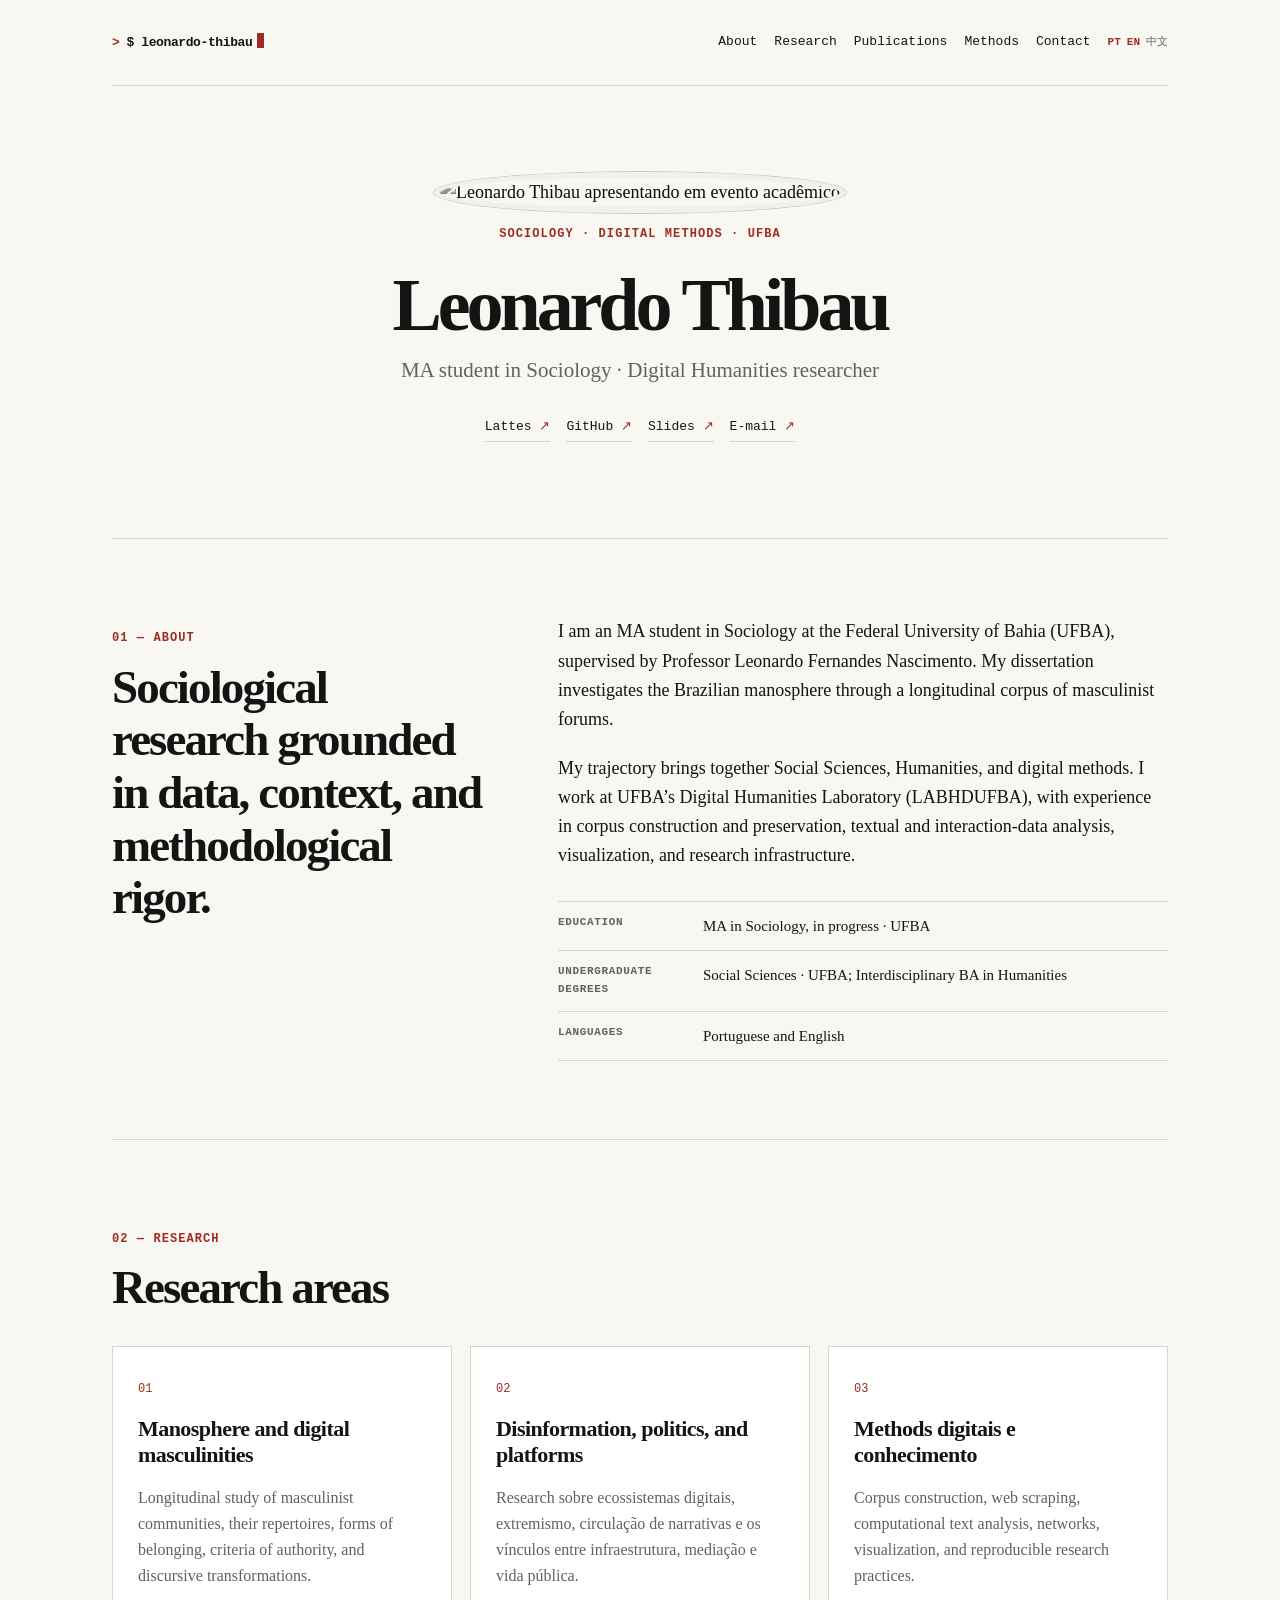
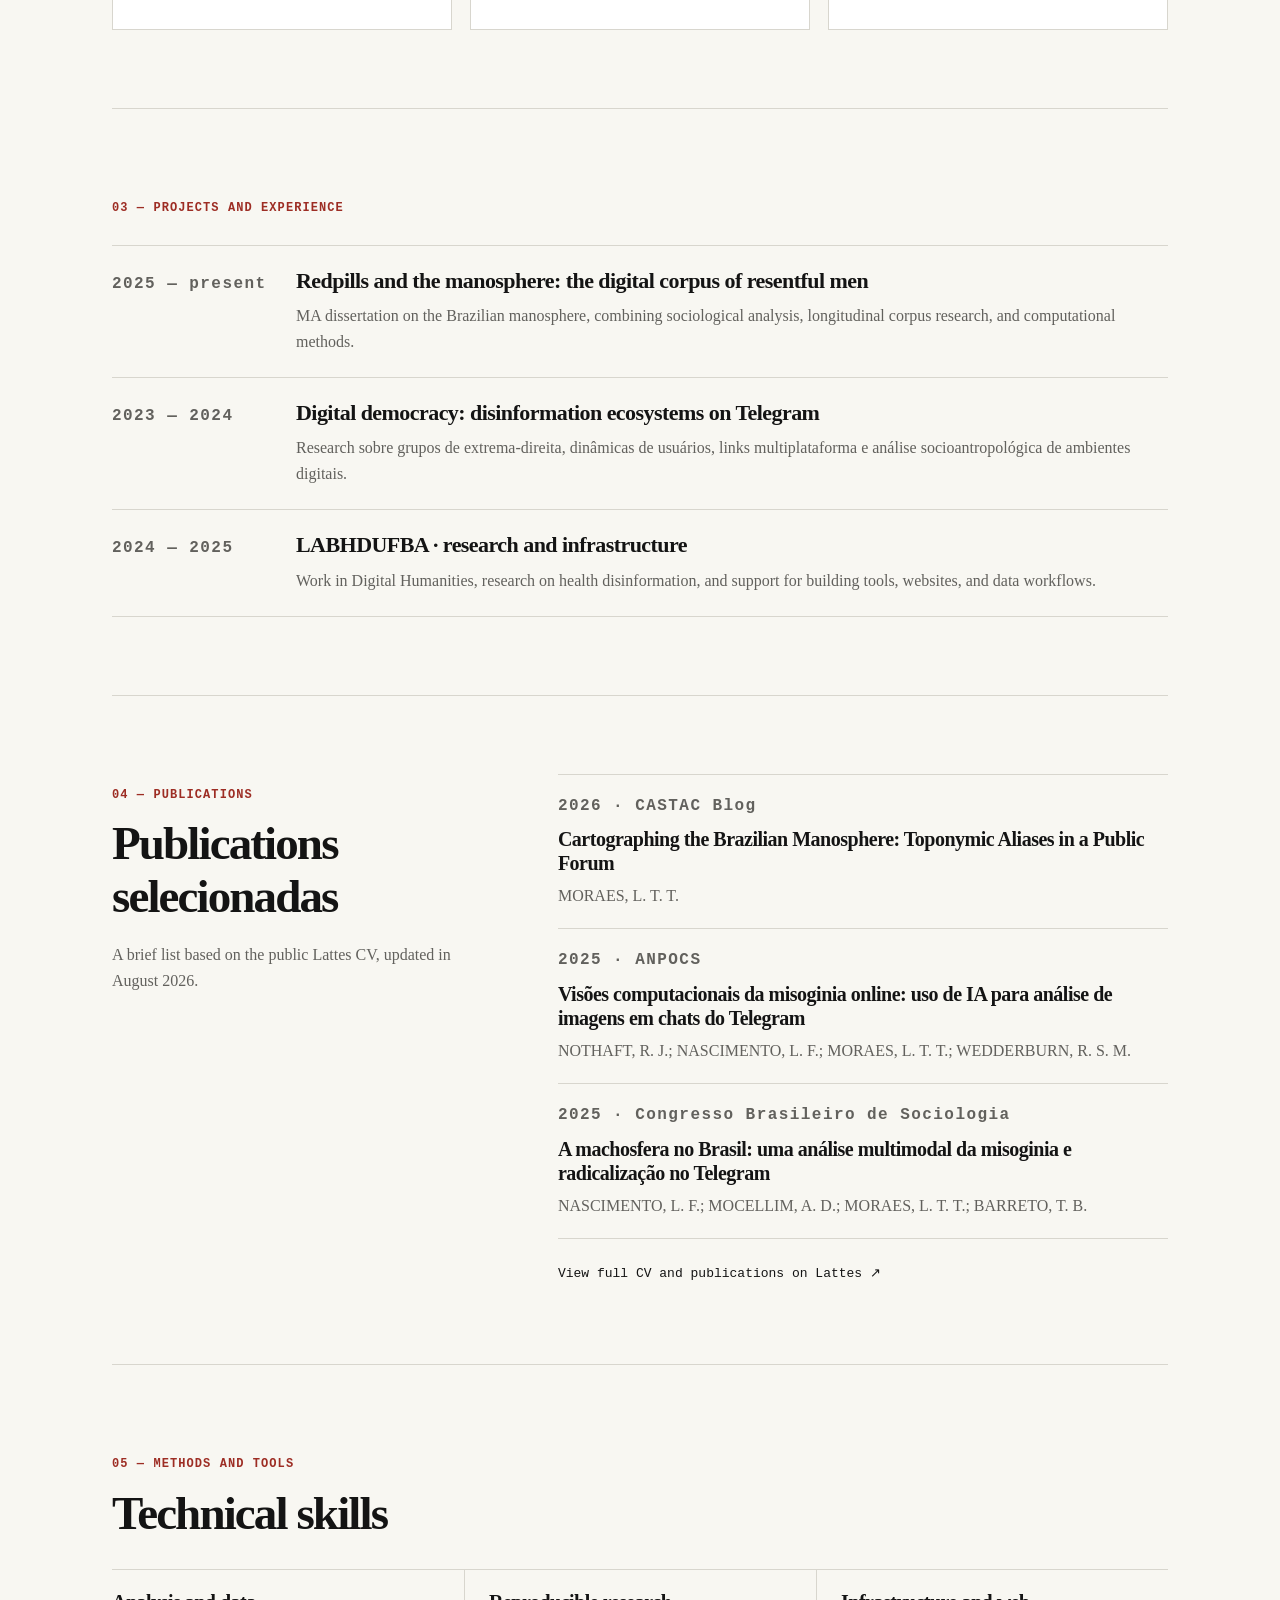
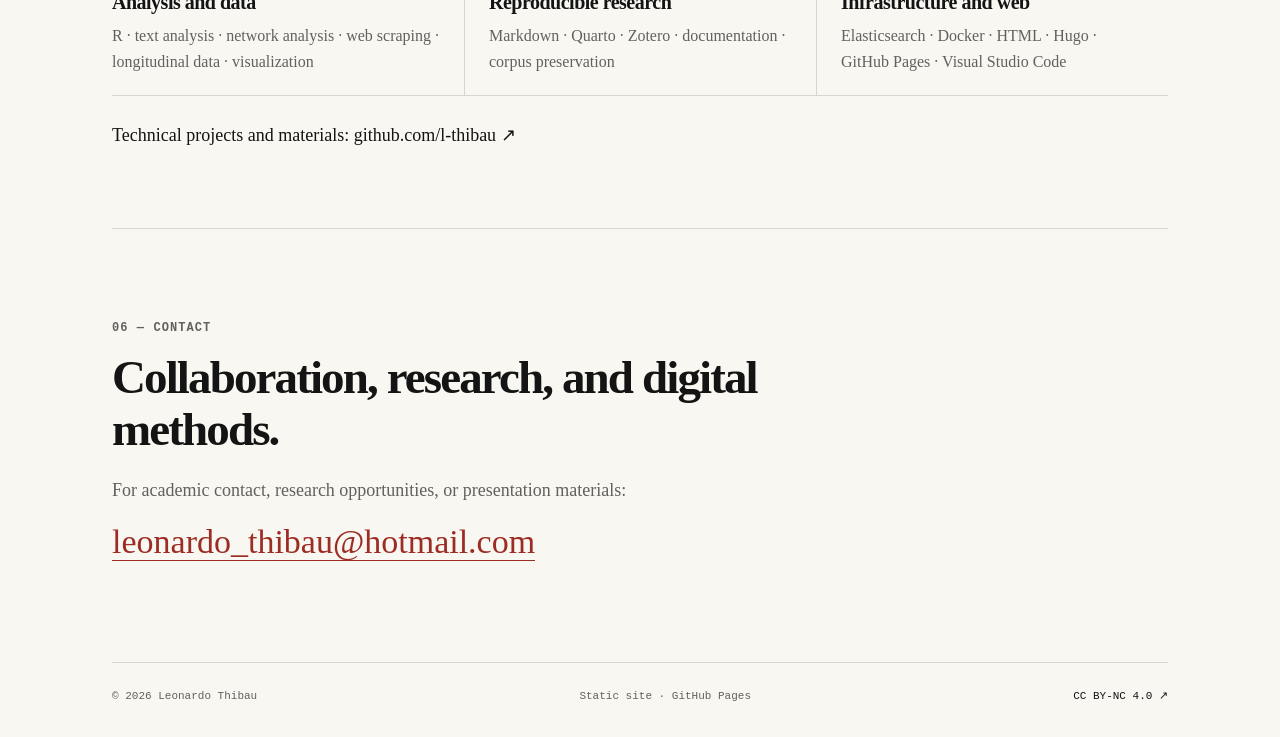
==== commit ff1a4dd3: "Make profile photo easy to replace locally" ====
--- a/index.html
+++ b/index.html
@@ -34,7 +34,7 @@
 
     <main id="inicio">
       <section class="hero" aria-labelledby="nome">
-        <img class="portrait" src="[data-uri]" alt="Leonardo Thibau apresentando em evento acadêmico">
+        <img class="portrait" src="assets/profile.jpg" alt="Leonardo Thibau apresentando em evento acadêmico">
         <p class="eyebrow">SOCIOLOGY · DIGITAL METHODS · UFBA</p>
         <h1 id="nome">Leonardo Thibau</h1>
         <p class="subtitle">MA student in Sociology · Digital Humanities researcher</p>
--- a/styles.css
+++ b/styles.css
@@ -1,3 +1,3 @@
-:root{--ink:#141414;--paper:#f8f7f2;--card:#ffffff;--rule:#d8d6ce;--muted:#62615d;--accent:#9d2d24;--max:1120px}*{box-sizing:border-box}html{scroll-behavior:smooth}body{margin:0;background:var(--paper);color:var(--ink);font-family:Georgia,'Times New Roman',serif;font-size:18px;line-height:1.62}.shell{max-width:var(--max);margin:auto;padding:0 32px}.site-header{min-height:86px;border-bottom:1px solid var(--rule);display:flex;align-items:center;justify-content:space-between;gap:26px;font-family:ui-monospace,SFMono-Regular,Consolas,monospace;font-size:13px}.wordmark{color:var(--ink);text-decoration:none;font-weight:700;letter-spacing:-.03em;white-space:nowrap}.prompt{color:var(--accent);margin-right:7px}.cursor{display:inline-block;width:7px;height:15px;background:var(--accent);vertical-align:-2px;margin-left:5px;animation:blink 1.2s steps(1,end) infinite}@keyframes blink{50%{opacity:0}}nav{display:flex;gap:17px;flex-wrap:wrap;justify-content:flex-end}nav a,footer a,.text-link,.repository-note a{color:var(--ink);text-decoration:none;border-bottom:1px solid transparent}nav a:hover,footer a:hover,.text-link:hover,.repository-note a:hover{border-color:var(--accent);color:var(--accent)}.hero{text-align:center;padding:86px 0 96px;border-bottom:1px solid var(--rule)}.portrait{width:168px;height:168px;border-radius:50%;object-fit:cover;object-position:center 27%;filter:grayscale(100%) contrast(1.06);border:6px solid #eceae3;box-shadow:0 0 0 1px #c7c4ba}.eyebrow,.section-label,.pub-meta,.date{font-family:ui-monospace,SFMono-Regular,Consolas,monospace;font-size:12px;letter-spacing:.09em;color:var(--accent);font-weight:700}.hero h1{font-size:clamp(44px,7vw,74px);line-height:1.05;margin:22px 0 9px;letter-spacing:-.055em}.subtitle{color:var(--muted);margin:0;font-size:21px}.social{margin-top:25px;display:flex;justify-content:center;gap:16px;flex-wrap:wrap;font-family:ui-monospace,SFMono-Regular,Consolas,monospace;font-size:13px}.social a{color:var(--ink);text-decoration:none;padding:4px 0;border-bottom:1px solid var(--rule)}.social a:hover{color:var(--accent);border-color:var(--accent)}.social span{color:var(--accent)}.section{padding:78px 0;border-bottom:1px solid var(--rule)}.split{display:grid;grid-template-columns:minmax(240px,.76fr) minmax(0,1.24fr);gap:72px}.section h2{font-size:clamp(30px,4vw,47px);line-height:1.12;letter-spacing:-.04em;margin:8px 0 20px}.prose p{margin:0 0 20px}.facts{border-top:1px solid var(--rule);margin:30px 0 0}.facts div{display:grid;grid-template-columns:130px 1fr;gap:15px;padding:12px 0;border-bottom:1px solid var(--rule);font-size:15px}.facts dt{font-family:ui-monospace,SFMono-Regular,Consolas,monospace;font-size:11px;text-transform:uppercase;letter-spacing:.06em;color:var(--muted);font-weight:700}.facts dd{margin:0}.cards{display:grid;grid-template-columns:repeat(3,1fr);gap:18px;margin-top:32px}.cards article{background:var(--card);border:1px solid var(--rule);padding:25px;min-height:252px}.cards span{font-family:ui-monospace,SFMono-Regular,Consolas,monospace;font-size:12px;color:var(--accent)}h3{font-size:22px;line-height:1.2;letter-spacing:-.025em;margin:15px 0 12px}.cards p,.project-list p,.publications p,.skills p,.muted{font-size:16px;color:var(--muted)}.project-list{margin-top:26px;border-top:1px solid var(--rule)}.project-list article{display:grid;grid-template-columns:160px 1fr;gap:24px;padding:22px 0;border-bottom:1px solid var(--rule)}.project-list .date{margin:4px 0}.project-list h3{margin:0 0 9px}.project-list p{margin:0}.publications{border-top:1px solid var(--rule)}.publications article{padding:19px 0;border-bottom:1px solid var(--rule)}.pub-meta{margin:0}.publications h3{margin:8px 0;font-size:20px}.publications p{margin:0}.text-link{display:inline-block;margin-top:24px;font-family:ui-monospace,SFMono-Regular,Consolas,monospace;font-size:13px}.skills{display:grid;grid-template-columns:repeat(3,1fr);border-top:1px solid var(--rule);margin-top:30px}.skills div{padding:20px 24px 20px 0;border-bottom:1px solid var(--rule)}.skills div+div{padding-left:24px;border-left:1px solid var(--rule)}.skills h3{font-size:20px;margin:0 0 9px}.skills p{margin:0}.repository-note{margin:25px 0 0}.contact{padding-bottom:100px}.contact h2{max-width:650px}.contact p{color:var(--muted)}.email{font-size:clamp(21px,3vw,34px);color:var(--accent);text-decoration:none;border-bottom:1px solid var(--accent);line-height:1.1}footer{font-family:ui-monospace,SFMono-Regular,Consolas,monospace;font-size:11px;color:var(--muted);display:flex;justify-content:space-between;gap:15px;padding:25px 0 30px;flex-wrap:wrap}@media(max-width:760px){.shell{padding:0 20px}.site-header{padding:17px 0;align-items:flex-start;flex-direction:column}.hero{padding:65px 0}.split{grid-template-columns:1fr;gap:20px}.cards,.skills{grid-template-columns:1fr}.skills div+div{padding-left:0;border-left:0}.project-list article{grid-template-columns:1fr;gap:0}.facts div{grid-template-columns:1fr;gap:3px}.section{padding:58px 0}nav{gap:12px}.portrait{width:142px;height:142px}}
+:root{--ink:#141414;--paper:#f8f7f2;--card:#ffffff;--rule:#d8d6ce;--muted:#62615d;--accent:#9d2d24;--max:1120px}*{box-sizing:border-box}html{scroll-behavior:smooth}body{margin:0;background:var(--paper);color:var(--ink);font-family:Georgia,'Times New Roman',serif;font-size:18px;line-height:1.62}.shell{max-width:var(--max);margin:auto;padding:0 32px}.site-header{min-height:86px;border-bottom:1px solid var(--rule);display:flex;align-items:center;justify-content:space-between;gap:26px;font-family:ui-monospace,SFMono-Regular,Consolas,monospace;font-size:13px}.wordmark{color:var(--ink);text-decoration:none;font-weight:700;letter-spacing:-.03em;white-space:nowrap}.prompt{color:var(--accent);margin-right:7px}.cursor{display:inline-block;width:7px;height:15px;background:var(--accent);vertical-align:-2px;margin-left:5px;animation:blink 1.2s steps(1,end) infinite}@keyframes blink{50%{opacity:0}}nav{display:flex;gap:17px;flex-wrap:wrap;justify-content:flex-end}nav a,footer a,.text-link,.repository-note a{color:var(--ink);text-decoration:none;border-bottom:1px solid transparent}nav a:hover,footer a:hover,.text-link:hover,.repository-note a:hover{border-color:var(--accent);color:var(--accent)}.hero{text-align:center;padding:86px 0 96px;border-bottom:1px solid var(--rule)}.portrait{width:168px;height:168px;border-radius:50%;object-fit:cover;object-position:center top;filter:grayscale(100%) contrast(1.06);border:6px solid #eceae3;box-shadow:0 0 0 1px #c7c4ba}.eyebrow,.section-label,.pub-meta,.date{font-family:ui-monospace,SFMono-Regular,Consolas,monospace;font-size:12px;letter-spacing:.09em;color:var(--accent);font-weight:700}.hero h1{font-size:clamp(44px,7vw,74px);line-height:1.05;margin:22px 0 9px;letter-spacing:-.055em}.subtitle{color:var(--muted);margin:0;font-size:21px}.social{margin-top:25px;display:flex;justify-content:center;gap:16px;flex-wrap:wrap;font-family:ui-monospace,SFMono-Regular,Consolas,monospace;font-size:13px}.social a{color:var(--ink);text-decoration:none;padding:4px 0;border-bottom:1px solid var(--rule)}.social a:hover{color:var(--accent);border-color:var(--accent)}.social span{color:var(--accent)}.section{padding:78px 0;border-bottom:1px solid var(--rule)}.split{display:grid;grid-template-columns:minmax(240px,.76fr) minmax(0,1.24fr);gap:72px}.section h2{font-size:clamp(30px,4vw,47px);line-height:1.12;letter-spacing:-.04em;margin:8px 0 20px}.prose p{margin:0 0 20px}.facts{border-top:1px solid var(--rule);margin:30px 0 0}.facts div{display:grid;grid-template-columns:130px 1fr;gap:15px;padding:12px 0;border-bottom:1px solid var(--rule);font-size:15px}.facts dt{font-family:ui-monospace,SFMono-Regular,Consolas,monospace;font-size:11px;text-transform:uppercase;letter-spacing:.06em;color:var(--muted);font-weight:700}.facts dd{margin:0}.cards{display:grid;grid-template-columns:repeat(3,1fr);gap:18px;margin-top:32px}.cards article{background:var(--card);border:1px solid var(--rule);padding:25px;min-height:252px}.cards span{font-family:ui-monospace,SFMono-Regular,Consolas,monospace;font-size:12px;color:var(--accent)}h3{font-size:22px;line-height:1.2;letter-spacing:-.025em;margin:15px 0 12px}.cards p,.project-list p,.publications p,.skills p,.muted{font-size:16px;color:var(--muted)}.project-list{margin-top:26px;border-top:1px solid var(--rule)}.project-list article{display:grid;grid-template-columns:160px 1fr;gap:24px;padding:22px 0;border-bottom:1px solid var(--rule)}.project-list .date{margin:4px 0}.project-list h3{margin:0 0 9px}.project-list p{margin:0}.publications{border-top:1px solid var(--rule)}.publications article{padding:19px 0;border-bottom:1px solid var(--rule)}.pub-meta{margin:0}.publications h3{margin:8px 0;font-size:20px}.publications p{margin:0}.text-link{display:inline-block;margin-top:24px;font-family:ui-monospace,SFMono-Regular,Consolas,monospace;font-size:13px}.skills{display:grid;grid-template-columns:repeat(3,1fr);border-top:1px solid var(--rule);margin-top:30px}.skills div{padding:20px 24px 20px 0;border-bottom:1px solid var(--rule)}.skills div+div{padding-left:24px;border-left:1px solid var(--rule)}.skills h3{font-size:20px;margin:0 0 9px}.skills p{margin:0}.repository-note{margin:25px 0 0}.contact{padding-bottom:100px}.contact h2{max-width:650px}.contact p{color:var(--muted)}.email{font-size:clamp(21px,3vw,34px);color:var(--accent);text-decoration:none;border-bottom:1px solid var(--accent);line-height:1.1}footer{font-family:ui-monospace,SFMono-Regular,Consolas,monospace;font-size:11px;color:var(--muted);display:flex;justify-content:space-between;gap:15px;padding:25px 0 30px;flex-wrap:wrap}@media(max-width:760px){.shell{padding:0 20px}.site-header{padding:17px 0;align-items:flex-start;flex-direction:column}.hero{padding:65px 0}.split{grid-template-columns:1fr;gap:20px}.cards,.skills{grid-template-columns:1fr}.skills div+div{padding-left:0;border-left:0}.project-list article{grid-template-columns:1fr;gap:0}.facts div{grid-template-columns:1fr;gap:3px}.section{padding:58px 0}nav{gap:12px}.portrait{width:142px;height:142px}}
 
-.header-tools{display:flex;align-items:center;justify-content:flex-end;gap:20px}.lang-switch{display:flex;gap:8px;padding-left:17px;border-left:1px solid var(--rule);font-family:ui-monospace,SFMono-Regular,Consolas,monospace;font-size:11px}.lang-switch a{color:var(--muted);text-decoration:none}.lang-switch a:hover,.lang-switch a.active{color:var(--accent);font-weight:700}@media(max-width:760px){.header-tools{width:100%;align-items:flex-start;justify-content:space-between;gap:12px}.lang-switch{padding-left:12px;flex-shrink:0}nav{justify-content:flex-start}}
+.header-tools{display:flex;align-items:center;justify-content:flex-end;gap:17px}.lang-switch{display:flex;gap:6px;font-family:ui-monospace,SFMono-Regular,Consolas,monospace;font-size:11px;white-space:nowrap}.lang-switch a{color:var(--muted);text-decoration:none}.lang-switch a:hover,.lang-switch a.active{color:var(--accent);font-weight:700}@media(max-width:760px){.header-tools{width:100%;align-items:flex-start;justify-content:space-between;gap:12px}.lang-switch{padding-left:0;flex-shrink:0}nav{justify-content:flex-start}}
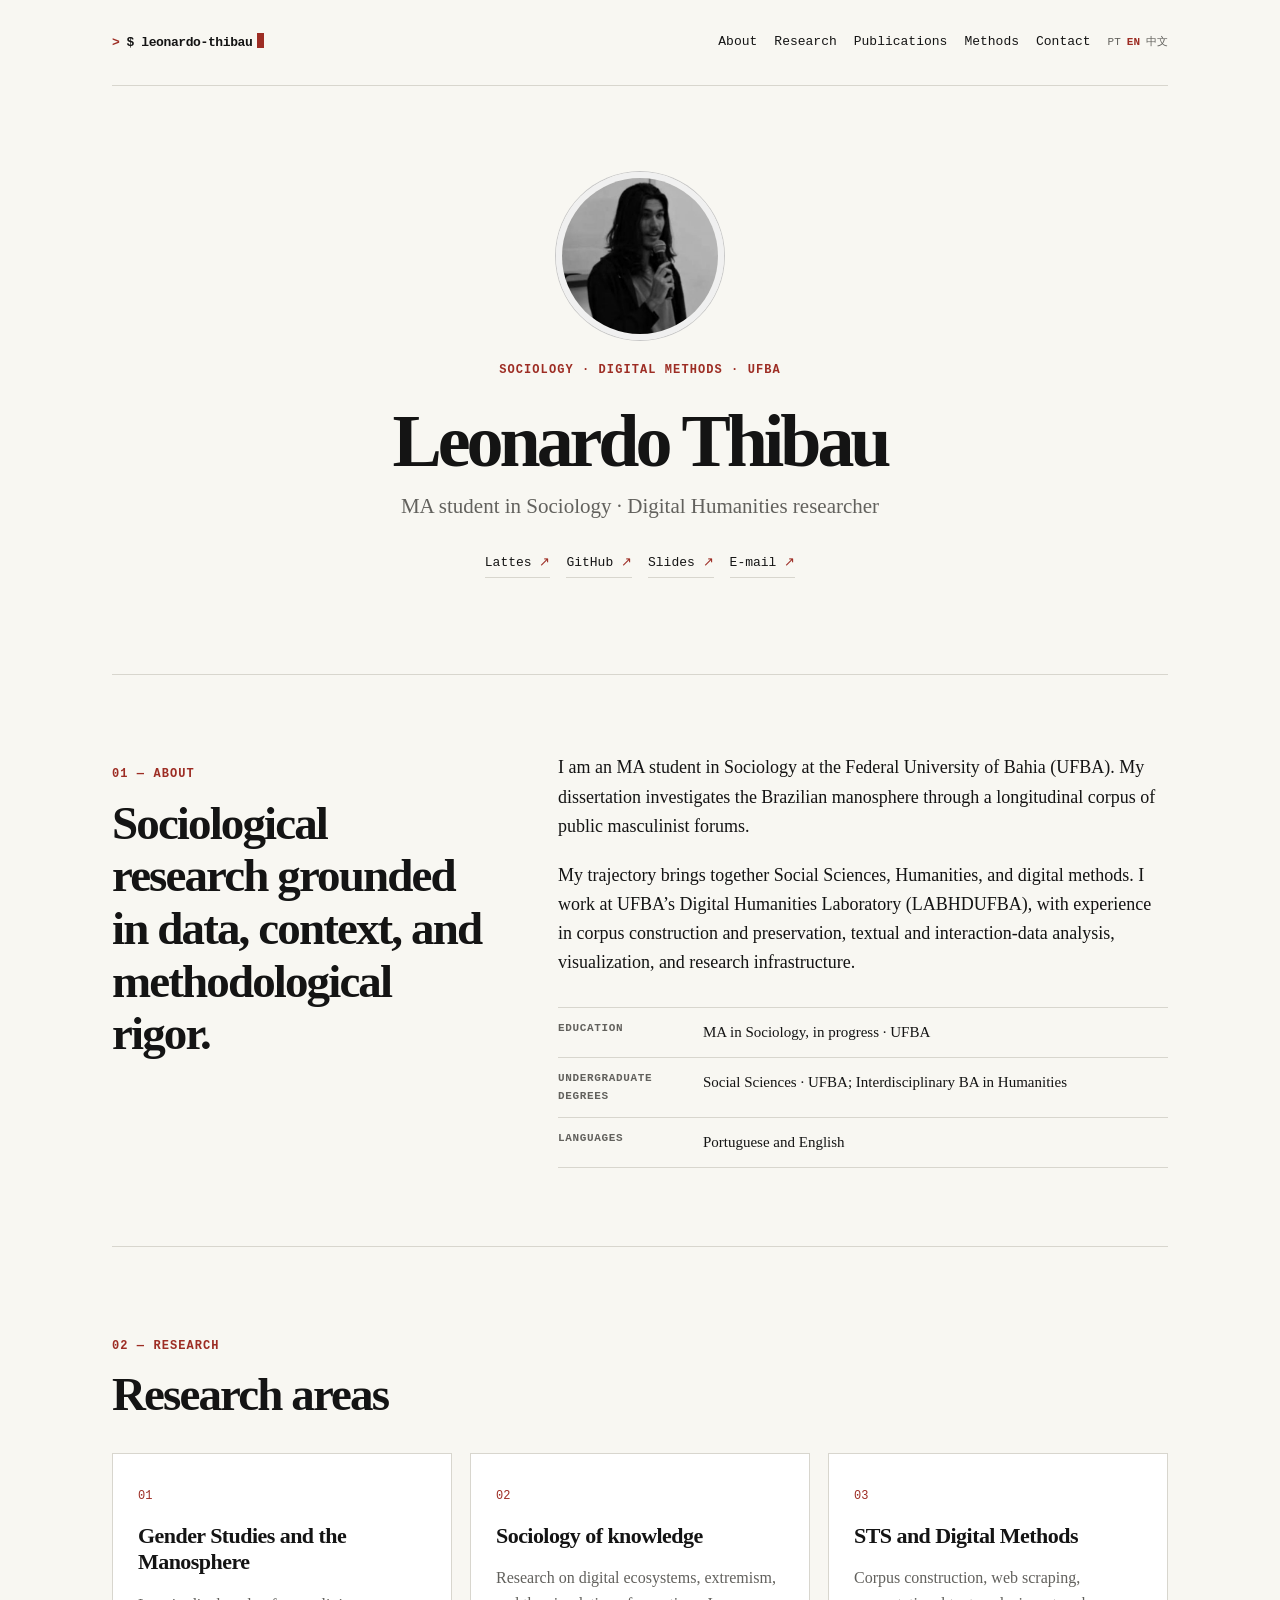
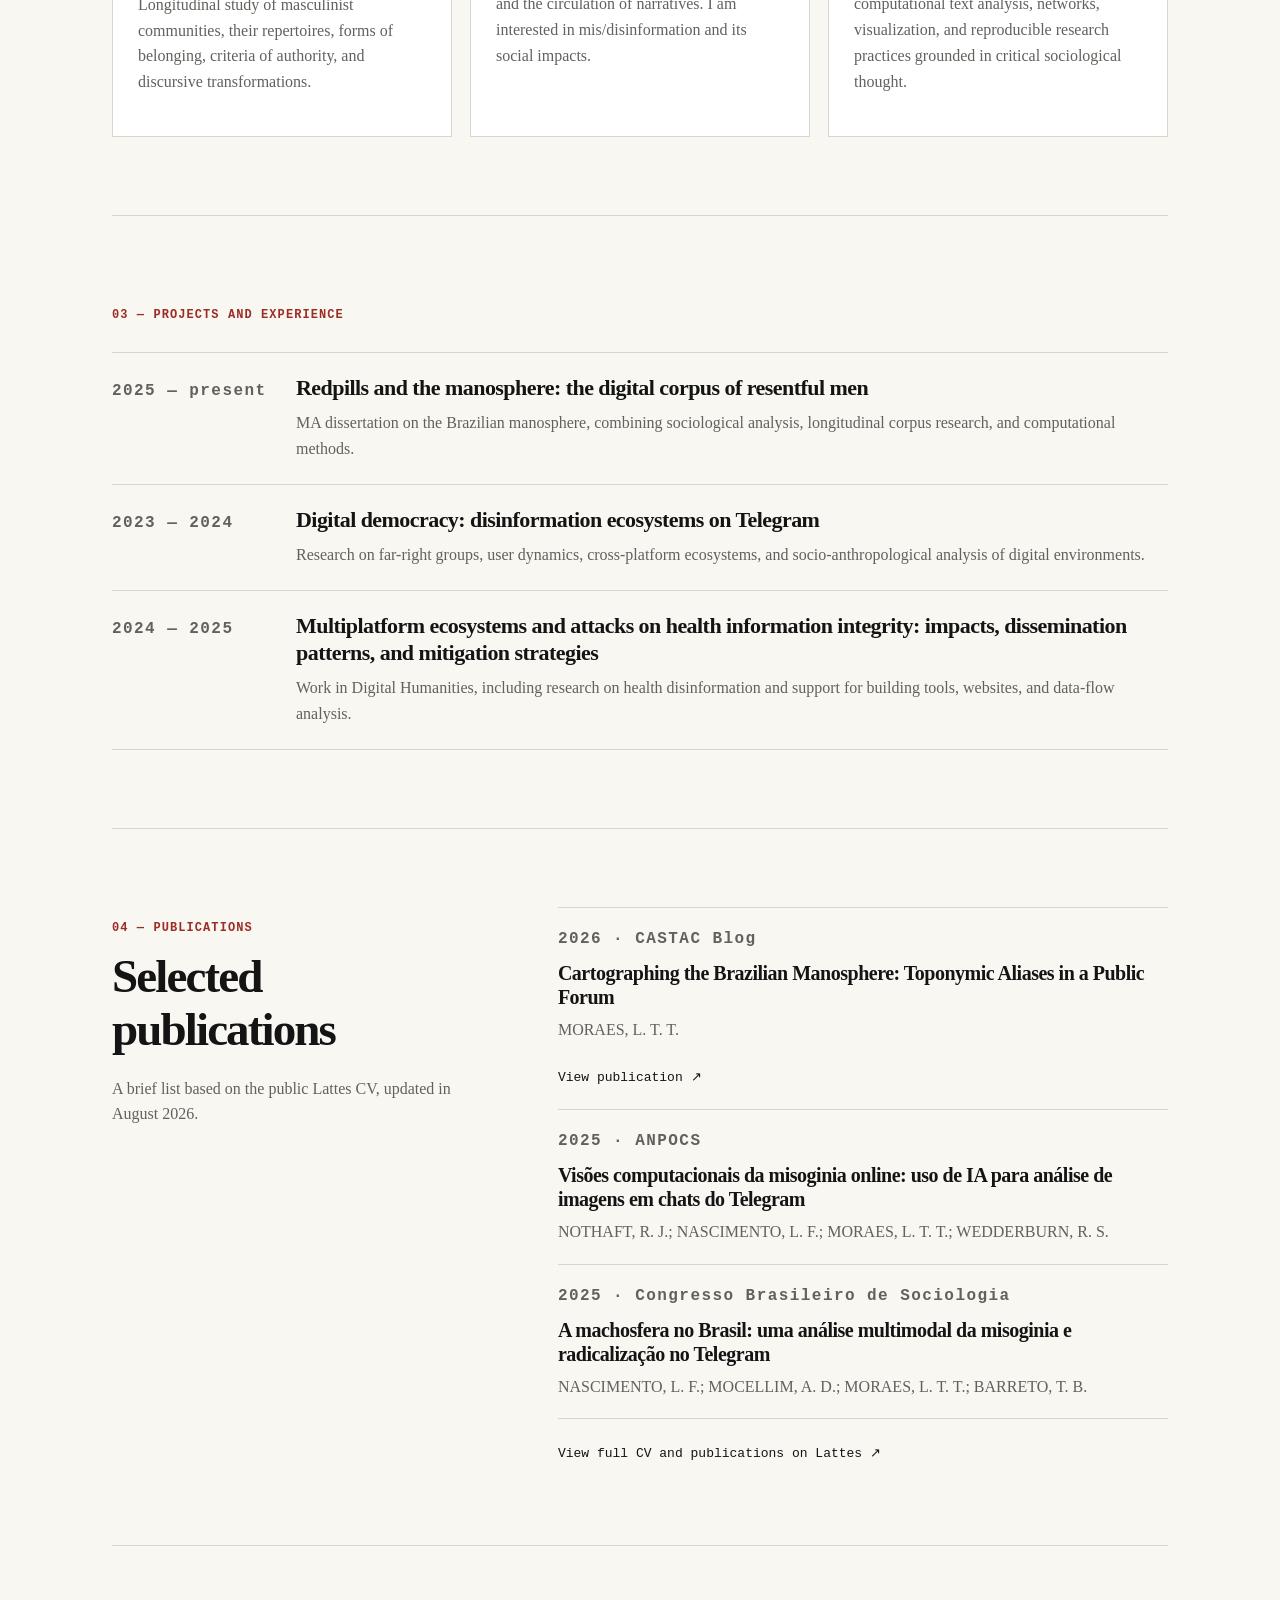
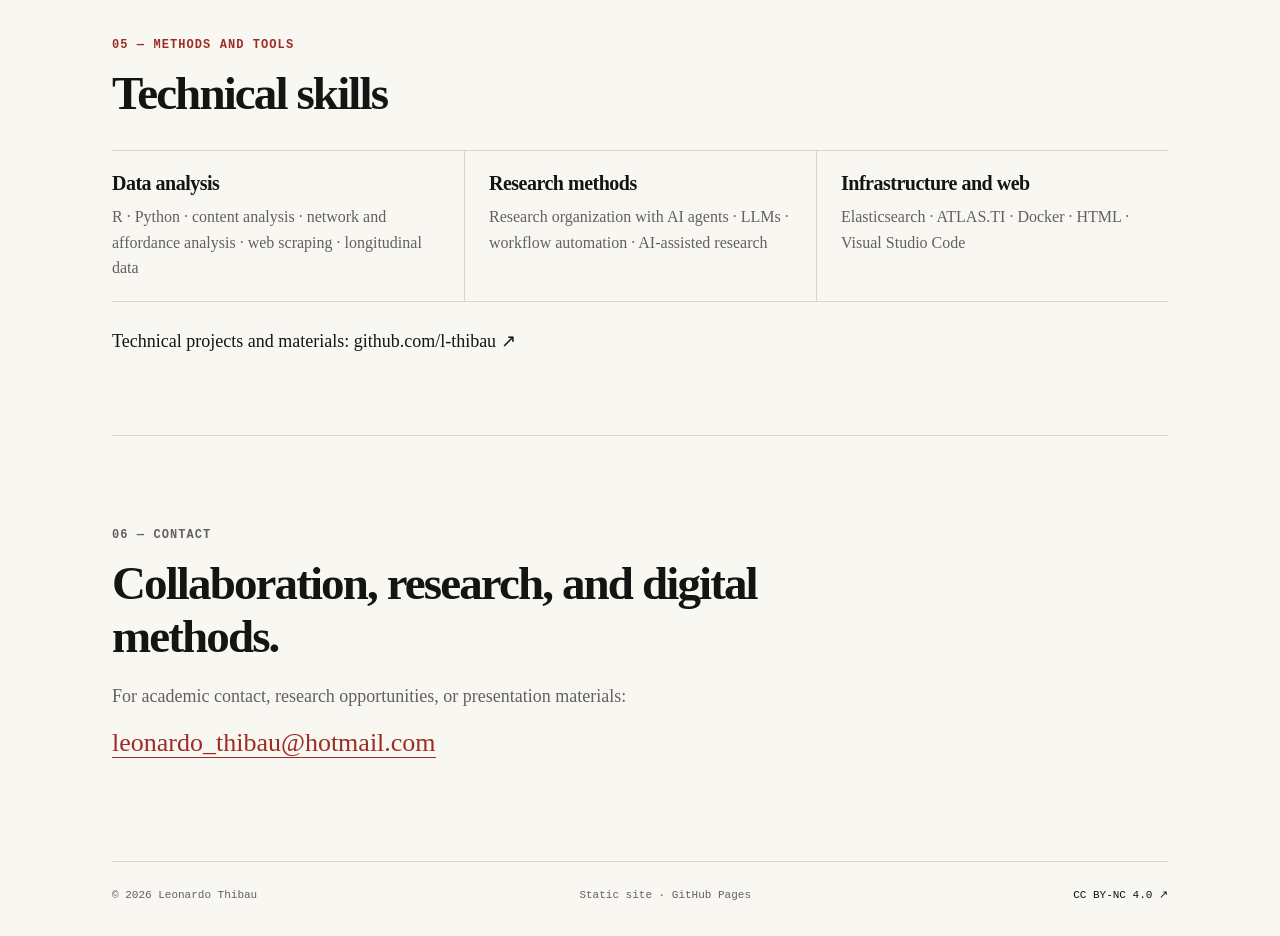
==== commit 70f538dc: "Synchronize Portuguese updates to English and Chinese" ====
--- a/index.html
+++ b/index.html
@@ -1,9 +1,10 @@
 <!doctype html>
+
 <html lang="en">
 <head>
   <meta charset="utf-8">
   <meta name="viewport" content="width=device-width, initial-scale=1">
-  <meta name="description" content="Leonardo Thibau — MA student in Sociology at UFBA. Research on digital methods, the manosphere, disinformation, and computational analysis.">
+  <meta name="description" content="Leonardo Thibau — mestrando em Sociologia na UFBA. Research em métodos digitais, machosfera, desinformação e análise computacional.">
   <meta name="robots" content="index,follow">
   <meta name="theme-color" content="#111111">
   <meta http-equiv="Content-Security-Policy" content="default-src 'self'; base-uri 'self'; object-src 'none'; script-src 'none'; style-src 'self'; img-src 'self' data:; connect-src 'none'; form-action 'none'; frame-src 'none'; upgrade-insecure-requests">
@@ -25,89 +26,118 @@
           <a href="#contato">Contact</a>
         </nav>
         <div class="lang-switch" aria-label="Selecionar idioma">
-          <a class="active" <a href="pt/" lang="pt-BR">PT</a>
+          <a href="pt/" lang="pt-BR">PT</a>
           <a class="active" href="./" lang="en" aria-current="page">EN</a>
           <a href="zh/" lang="zh-Hans">中文</a>
         </div>
       </div>
     </header>
 
-    <main id="inicio">
-      <section class="hero" aria-labelledby="nome">
-        <img class="portrait" src="assets/profile.jpg" alt="Leonardo Thibau apresentando em evento acadêmico">
-        <p class="eyebrow">SOCIOLOGY · DIGITAL METHODS · UFBA</p>
-        <h1 id="nome">Leonardo Thibau</h1>
-        <p class="subtitle">MA student in Sociology · Digital Humanities researcher</p>
-        <div class="social" aria-label="Links profissionais">
-          <a href="https://lattes.cnpq.br/3404425891739700" target="_blank" rel="noopener">Lattes <span>↗</span></a>
-          <a href="https://github.com/l-thibau" target="_blank" rel="noopener">GitHub <span>↗</span></a>
-          <a href="https://l-thibau.quarto.pub/" target="_blank" rel="noopener">Slides <span>↗</span></a>
-          <a href="mailto:leonardo_thibau@hotmail.com">E-mail <span>↗</span></a>
-        </div>
-      </section>
 
-      <section id="sobre" class="section split">
-        <div><p class="section-label">01 — ABOUT</p><h2>Sociological research grounded in data, context, and methodological rigor.</h2></div>
-        <div class="prose">
-          <p>I am an MA student in Sociology at the Federal University of Bahia (UFBA), supervised by Professor Leonardo Fernandes Nascimento. My dissertation investigates the Brazilian manosphere through a longitudinal corpus of masculinist forums.</p>
-          <p>My trajectory brings together Social Sciences, Humanities, and digital methods. I work at UFBA’s Digital Humanities Laboratory (LABHDUFBA), with experience in corpus construction and preservation, textual and interaction-data analysis, visualization, and research infrastructure.</p>
-          <dl class="facts">
-            <div><dt>Education</dt><dd>MA in Sociology, in progress · UFBA</dd></div>
-            <div><dt>Undergraduate degrees</dt><dd>Social Sciences · UFBA; Interdisciplinary BA in Humanities</dd></div>
-            <div><dt>Languages</dt><dd>Portuguese and English</dd></div>
-          </dl>
-        </div>
-      </section>
+<main id="inicio">
+  <section class="hero" aria-labelledby="nome">
+    <img class="portrait" src="../assets/profile.jpg" alt="Leonardo Thibau apresentando em evento acadêmico">
+    <p class="eyebrow">SOCIOLOGY · DIGITAL METHODS · UFBA</p>
+    <h1 id="nome">Leonardo Thibau</h1>
+    <p class="subtitle">MA student in Sociology · Digital Humanities researcher</p>
+    <div class="social" aria-label="Links profissionais">
+      <a href="https://lattes.cnpq.br/3404425891739700" target="_blank" rel="noopener">Lattes <span>↗</span></a>
+      <a href="https://github.com/l-thibau" target="_blank" rel="noopener">GitHub <span>↗</span></a>
+      <a href="https://l-thibau.quarto.pub/" target="_blank" rel="noopener">Slides <span>↗</span></a>
+      <a href="mailto:leonardo_thibau@hotmail.com">E-mail <span>↗</span></a>
+    </div>
+  </section>
 
-      <section id="pesquisa" class="section">
-        <p class="section-label">02 — RESEARCH</p>
-        <h2>Research areas</h2>
-        <div class="cards">
-          <article><span>01</span><h3>Manosphere and digital masculinities</h3><p>Longitudinal study of masculinist communities, their repertoires, forms of belonging, criteria of authority, and discursive transformations.</p></article>
-          <article><span>02</span><h3>Disinformation, politics, and platforms</h3><p>Research sobre ecossistemas digitais, extremismo, circulação de narrativas e os vínculos entre infraestrutura, mediação e vida pública.</p></article>
-          <article><span>03</span><h3>Methods digitais e conhecimento</h3><p>Corpus construction, web scraping, computational text analysis, networks, visualization, and reproducible research practices.</p></article>
-        </div>
-      </section>
+  <section id="sobre" class="section split">
+    <div><p class="section-label">01 — ABOUT</p><h2>Sociological research grounded in data, context, and methodological rigor.</h2></div>
+    <div class="prose">
+      <p>I am an MA student in Sociology at the Federal University of Bahia (UFBA). My dissertation investigates the Brazilian manosphere through a longitudinal corpus of public masculinist forums.</p>
+      <p>My trajectory brings together Social Sciences, Humanities, and digital methods. I work at UFBA’s Digital Humanities Laboratory (LABHDUFBA), with experience in corpus construction and preservation, textual and interaction-data analysis, visualization, and research infrastructure.</p>
+      <dl class="facts">
+        <div><dt>Education</dt><dd>MA in Sociology, in progress · UFBA</dd></div>
+        <div><dt>Undergraduate degrees</dt><dd>Social Sciences · UFBA; Interdisciplinary BA in Humanities</dd></div>
+        <div><dt>Languages</dt><dd>Portuguese and English</dd></div>
+      </dl>
+    </div>
+  </section>
 
-      <section class="section projects">
-        <p class="section-label">03 — PROJECTS AND EXPERIENCE</p>
-        <div class="project-list">
-          <article><p class="date">2025 — present</p><div><h3>Redpills and the manosphere: the digital corpus of resentful men</h3><p>MA dissertation on the Brazilian manosphere, combining sociological analysis, longitudinal corpus research, and computational methods.</p></div></article>
-          <article><p class="date">2023 — 2024</p><div><h3>Digital democracy: disinformation ecosystems on Telegram</h3><p>Research sobre grupos de extrema-direita, dinâmicas de usuários, links multiplataforma e análise socioantropológica de ambientes digitais.</p></div></article>
-          <article><p class="date">2024 — 2025</p><div><h3>LABHDUFBA · research and infrastructure</h3><p>Work in Digital Humanities, research on health disinformation, and support for building tools, websites, and data workflows.</p></div></article>
-        </div>
-      </section>
+  <section id="pesquisa" class="section">
+    <p class="section-label">02 — RESEARCH</p>
+    <h2>Research areas</h2>
+    <div class="cards">
+      <article><span>01</span><h3>Gender Studies and the Manosphere</h3><p>Longitudinal study of masculinist communities, their repertoires, forms of belonging, criteria of authority, and discursive transformations.</p></article>
+      <article><span>02</span><h3>Sociology of knowledge</h3><p>Research on digital ecosystems, extremism, and the circulation of narratives. I am interested in mis/disinformation and its social impacts.</p></article>
+      <article><span>03</span><h3>STS and Digital Methods</h3><p>Corpus construction, web scraping, computational text analysis, networks, visualization, and reproducible research practices grounded in critical sociological thought.</p></article>
+    </div>
+  </section>
 
-      <section id="producoes" class="section split">
-        <div><p class="section-label">04 — PUBLICATIONS</p><h2>Publications selecionadas</h2><p class="muted">A brief list based on the public Lattes CV, updated in August 2026.</p></div>
-        <div class="publications">
-          <article><p class="pub-meta">2026 · CASTAC Blog</p><h3>Cartographing the Brazilian Manosphere: Toponymic Aliases in a Public Forum</h3><p>MORAES, L. T. T.</p></article>
-          <article><p class="pub-meta">2025 · ANPOCS</p><h3>Visões computacionais da misoginia online: uso de IA para análise de imagens em chats do Telegram</h3><p>NOTHAFT, R. J.; NASCIMENTO, L. F.; MORAES, L. T. T.; WEDDERBURN, R. S. M.</p></article>
-          <article><p class="pub-meta">2025 · Congresso Brasileiro de Sociologia</p><h3>A machosfera no Brasil: uma análise multimodal da misoginia e radicalização no Telegram</h3><p>NASCIMENTO, L. F.; MOCELLIM, A. D.; MORAES, L. T. T.; BARRETO, T. B.</p></article>
-          <a class="text-link" href="https://lattes.cnpq.br/3404425891739700" target="_blank" rel="noopener">View full CV and publications on Lattes ↗</a>
-        </div>
-      </section>
+  <section class="section projects">
+    <p class="section-label">03 — PROJECTS AND EXPERIENCE</p>
+    <div class="project-list">
+      <article><p class="date">2025 — present</p><div><h3>Redpills and the manosphere: the digital corpus of resentful men</h3><p>MA dissertation on the Brazilian manosphere, combining sociological analysis, longitudinal corpus research, and computational methods.</p></div></article>
+      <article><p class="date">2023 — 2024</p><div><h3>Digital democracy: disinformation ecosystems on Telegram</h3><p>Research on far-right groups, user dynamics, cross-platform ecosystems, and socio-anthropological analysis of digital environments.</p></div></article>
+      <article><p class="date">2024 — 2025</p><div><h3>Multiplatform ecosystems and attacks on health information integrity: impacts, dissemination patterns, and mitigation strategies</h3><p>Work in Digital Humanities, including research on health disinformation and support for building tools, websites, and data-flow analysis.</p></div></article>
+    </div>
+  </section>
 
-      <section id="competencias" class="section">
-        <p class="section-label">05 — METHODS AND TOOLS</p>
-        <h2>Technical skills</h2>
-        <div class="skills">
-          <div><h3>Analysis and data</h3><p>R · text analysis · network analysis · web scraping · longitudinal data · visualization</p></div>
-          <div><h3>Reproducible research</h3><p>Markdown · Quarto · Zotero · documentation · corpus preservation</p></div>
-          <div><h3>Infrastructure and web</h3><p>Elasticsearch · Docker · HTML · Hugo · GitHub Pages · Visual Studio Code</p></div>
-        </div>
-        <p class="repository-note">Technical projects and materials: <a href="https://github.com/l-thibau" target="_blank" rel="noopener">github.com/l-thibau ↗</a></p>
-      </section>
+  <section id="producoes" class="section split">
+    <div>
+      <p class="section-label">04 — PUBLICATIONS</p>
+      <h2>Selected publications</h2>
+      <p class="muted">A brief list based on the public Lattes CV, updated in August 2026.</p>
+    </div>
 
-      <section id="contato" class="section contact">
-        <p class="section-label">06 — CONTACT</p>
-        <h2>Collaboration, research, and digital methods.</h2>
-        <p>For academic contact, research opportunities, or presentation materials:</p>
-        <a class="email" href="mailto:leonardo_thibau@hotmail.com">leonardo_thibau@hotmail.com</a>
-      </section>
-    </main>
+    <div class="publications">
+      <article>
+        <p class="pub-meta">2026 · CASTAC Blog</p>
+        <h3>Cartographing the Brazilian Manosphere: Toponymic Aliases in a Public Forum</h3>
+        <p>MORAES, L. T. T.</p>
+        <a class="text-link" href="https://blog.castac.org/2026/06/brazilian-manosphere/" target="_blank" rel="noopener">View publication ↗</a>
+      </article>
 
-    <footer><span>© 2026 Leonardo Thibau</span><span>Static site · GitHub Pages</span><span><a href="https://creativecommons.org/licenses/by-nc/4.0/" target="_blank" rel="noopener">CC BY-NC 4.0 ↗</a></span></footer>
+      <article>
+        <p class="pub-meta">2025 · ANPOCS</p>
+        <h3>Visões computacionais da misoginia online: uso de IA para análise de imagens em chats do Telegram</h3>
+        <p>NOTHAFT, R. J.; NASCIMENTO, L. F.; MORAES, L. T. T.; WEDDERBURN, R. S.</p>
+      </article>
+
+      <article>
+        <p class="pub-meta">2025 · Congresso Brasileiro de Sociologia</p>
+        <h3>A machosfera no Brasil: uma análise multimodal da misoginia e radicalização no Telegram</h3>
+        <p>NASCIMENTO, L. F.; MOCELLIM, A. D.; MORAES, L. T. T.; BARRETO, T. B.</p>
+      </article>
+
+      <a class="text-link" href="https://lattes.cnpq.br/3404425891739700" target="_blank" rel="noopener">
+        View full CV and publications on Lattes ↗
+      </a>
+    </div>
+  </section>
+
+  <section id="competencias" class="section">
+    <p class="section-label">05 — METHODS AND TOOLS</p>
+    <h2>Technical skills</h2>
+    <div class="skills">
+      <div><h3>Data analysis</h3><p>R · Python · content analysis · network and affordance analysis · web scraping · longitudinal data</p></div>
+      <div><h3>Research methods</h3><p>Research organization with AI agents · LLMs · workflow automation · AI-assisted research</p></div>
+      <div><h3>Infrastructure and web</h3><p>Elasticsearch · ATLAS.TI · Docker · HTML · Visual Studio Code</p></div>
+    </div>
+    <p class="repository-note">Technical projects and materials: <a href="https://github.com/l-thibau" target="_blank" rel="noopener">github.com/l-thibau ↗</a></p>
+  </section>
+
+  <section id="contato" class="section contact">
+    <p class="section-label">06 — CONTACT</p>
+    <h2>Collaboration, research, and digital methods.</h2>
+    <p>For academic contact, research opportunities, or presentation materials:</p>
+    <a class="email" href="mailto:leonardo_thibau@hotmail.com">leonardo_thibau@hotmail.com</a>
+  </section>
+</main>
+
+<footer>
+  <span>© 2026 Leonardo Thibau</span>
+  <span>Static site · GitHub Pages</span>
+  <span><a href="https://creativecommons.org/licenses/by-nc/4.0/" target="_blank" rel="noopener">CC BY-NC 4.0 ↗</a></span>
+</footer>
+
   </div>
 </body>
 </html>
--- a/styles.css
+++ b/styles.css
@@ -1,3 +1,3 @@
-:root{--ink:#141414;--paper:#f8f7f2;--card:#ffffff;--rule:#d8d6ce;--muted:#62615d;--accent:#9d2d24;--max:1120px}*{box-sizing:border-box}html{scroll-behavior:smooth}body{margin:0;background:var(--paper);color:var(--ink);font-family:Georgia,'Times New Roman',serif;font-size:18px;line-height:1.62}.shell{max-width:var(--max);margin:auto;padding:0 32px}.site-header{min-height:86px;border-bottom:1px solid var(--rule);display:flex;align-items:center;justify-content:space-between;gap:26px;font-family:ui-monospace,SFMono-Regular,Consolas,monospace;font-size:13px}.wordmark{color:var(--ink);text-decoration:none;font-weight:700;letter-spacing:-.03em;white-space:nowrap}.prompt{color:var(--accent);margin-right:7px}.cursor{display:inline-block;width:7px;height:15px;background:var(--accent);vertical-align:-2px;margin-left:5px;animation:blink 1.2s steps(1,end) infinite}@keyframes blink{50%{opacity:0}}nav{display:flex;gap:17px;flex-wrap:wrap;justify-content:flex-end}nav a,footer a,.text-link,.repository-note a{color:var(--ink);text-decoration:none;border-bottom:1px solid transparent}nav a:hover,footer a:hover,.text-link:hover,.repository-note a:hover{border-color:var(--accent);color:var(--accent)}.hero{text-align:center;padding:86px 0 96px;border-bottom:1px solid var(--rule)}.portrait{width:168px;height:168px;border-radius:50%;object-fit:cover;object-position:center top;filter:grayscale(100%) contrast(1.06);border:6px solid #eceae3;box-shadow:0 0 0 1px #c7c4ba}.eyebrow,.section-label,.pub-meta,.date{font-family:ui-monospace,SFMono-Regular,Consolas,monospace;font-size:12px;letter-spacing:.09em;color:var(--accent);font-weight:700}.hero h1{font-size:clamp(44px,7vw,74px);line-height:1.05;margin:22px 0 9px;letter-spacing:-.055em}.subtitle{color:var(--muted);margin:0;font-size:21px}.social{margin-top:25px;display:flex;justify-content:center;gap:16px;flex-wrap:wrap;font-family:ui-monospace,SFMono-Regular,Consolas,monospace;font-size:13px}.social a{color:var(--ink);text-decoration:none;padding:4px 0;border-bottom:1px solid var(--rule)}.social a:hover{color:var(--accent);border-color:var(--accent)}.social span{color:var(--accent)}.section{padding:78px 0;border-bottom:1px solid var(--rule)}.split{display:grid;grid-template-columns:minmax(240px,.76fr) minmax(0,1.24fr);gap:72px}.section h2{font-size:clamp(30px,4vw,47px);line-height:1.12;letter-spacing:-.04em;margin:8px 0 20px}.prose p{margin:0 0 20px}.facts{border-top:1px solid var(--rule);margin:30px 0 0}.facts div{display:grid;grid-template-columns:130px 1fr;gap:15px;padding:12px 0;border-bottom:1px solid var(--rule);font-size:15px}.facts dt{font-family:ui-monospace,SFMono-Regular,Consolas,monospace;font-size:11px;text-transform:uppercase;letter-spacing:.06em;color:var(--muted);font-weight:700}.facts dd{margin:0}.cards{display:grid;grid-template-columns:repeat(3,1fr);gap:18px;margin-top:32px}.cards article{background:var(--card);border:1px solid var(--rule);padding:25px;min-height:252px}.cards span{font-family:ui-monospace,SFMono-Regular,Consolas,monospace;font-size:12px;color:var(--accent)}h3{font-size:22px;line-height:1.2;letter-spacing:-.025em;margin:15px 0 12px}.cards p,.project-list p,.publications p,.skills p,.muted{font-size:16px;color:var(--muted)}.project-list{margin-top:26px;border-top:1px solid var(--rule)}.project-list article{display:grid;grid-template-columns:160px 1fr;gap:24px;padding:22px 0;border-bottom:1px solid var(--rule)}.project-list .date{margin:4px 0}.project-list h3{margin:0 0 9px}.project-list p{margin:0}.publications{border-top:1px solid var(--rule)}.publications article{padding:19px 0;border-bottom:1px solid var(--rule)}.pub-meta{margin:0}.publications h3{margin:8px 0;font-size:20px}.publications p{margin:0}.text-link{display:inline-block;margin-top:24px;font-family:ui-monospace,SFMono-Regular,Consolas,monospace;font-size:13px}.skills{display:grid;grid-template-columns:repeat(3,1fr);border-top:1px solid var(--rule);margin-top:30px}.skills div{padding:20px 24px 20px 0;border-bottom:1px solid var(--rule)}.skills div+div{padding-left:24px;border-left:1px solid var(--rule)}.skills h3{font-size:20px;margin:0 0 9px}.skills p{margin:0}.repository-note{margin:25px 0 0}.contact{padding-bottom:100px}.contact h2{max-width:650px}.contact p{color:var(--muted)}.email{font-size:clamp(21px,3vw,34px);color:var(--accent);text-decoration:none;border-bottom:1px solid var(--accent);line-height:1.1}footer{font-family:ui-monospace,SFMono-Regular,Consolas,monospace;font-size:11px;color:var(--muted);display:flex;justify-content:space-between;gap:15px;padding:25px 0 30px;flex-wrap:wrap}@media(max-width:760px){.shell{padding:0 20px}.site-header{padding:17px 0;align-items:flex-start;flex-direction:column}.hero{padding:65px 0}.split{grid-template-columns:1fr;gap:20px}.cards,.skills{grid-template-columns:1fr}.skills div+div{padding-left:0;border-left:0}.project-list article{grid-template-columns:1fr;gap:0}.facts div{grid-template-columns:1fr;gap:3px}.section{padding:58px 0}nav{gap:12px}.portrait{width:142px;height:142px}}
+:root{--ink:#141414;--paper:#f8f7f2;--card:#ffffff;--rule:#d8d6ce;--muted:#62615d;--accent:#9d2d24;--max:1120px}*{box-sizing:border-box}html{scroll-behavior:smooth}body{margin:0;background:var(--paper);color:var(--ink);font-family:Georgia,'Times New Roman',serif;font-size:18px;line-height:1.62}.shell{max-width:var(--max);margin:auto;padding:0 32px}.site-header{min-height:86px;border-bottom:1px solid var(--rule);display:flex;align-items:center;justify-content:space-between;gap:26px;font-family:ui-monospace,SFMono-Regular,Consolas,monospace;font-size:13px}.wordmark{color:var(--ink);text-decoration:none;font-weight:700;letter-spacing:-.03em;white-space:nowrap}.prompt{color:var(--accent);margin-right:7px}.cursor{display:inline-block;width:7px;height:15px;background:var(--accent);vertical-align:-2px;margin-left:5px;animation:blink 1.2s steps(1,end) infinite}@keyframes blink{50%{opacity:0}}nav{display:flex;gap:17px;flex-wrap:wrap;justify-content:flex-end}nav a,footer a,.text-link,.repository-note a{color:var(--ink);text-decoration:none;border-bottom:1px solid transparent}nav a:hover,footer a:hover,.text-link:hover,.repository-note a:hover{border-color:var(--accent);color:var(--accent)}.hero{text-align:center;padding:86px 0 96px;border-bottom:1px solid var(--rule)}.portrait{width:168px;height:168px;border-radius:50%;object-fit:cover;object-position:center top;filter:grayscale(100%) contrast(1.06);border:6px solid #eceae3;box-shadow:0 0 0 1px #c7c4ba}.eyebrow,.section-label,.pub-meta,.date{font-family:ui-monospace,SFMono-Regular,Consolas,monospace;font-size:12px;letter-spacing:.09em;color:var(--accent);font-weight:700}.hero h1{font-size:clamp(44px,7vw,74px);line-height:1.05;margin:22px 0 9px;letter-spacing:-.055em}.subtitle{color:var(--muted);margin:0;font-size:21px}.social{margin-top:25px;display:flex;justify-content:center;gap:16px;flex-wrap:wrap;font-family:ui-monospace,SFMono-Regular,Consolas,monospace;font-size:13px}.social a{color:var(--ink);text-decoration:none;padding:4px 0;border-bottom:1px solid var(--rule)}.social a:hover{color:var(--accent);border-color:var(--accent)}.social span{color:var(--accent)}.section{padding:78px 0;border-bottom:1px solid var(--rule)}.split{display:grid;grid-template-columns:minmax(240px,.76fr) minmax(0,1.24fr);gap:72px}.section h2{font-size:clamp(30px,4vw,47px);line-height:1.12;letter-spacing:-.04em;margin:8px 0 20px}.prose p{margin:0 0 20px}.facts{border-top:1px solid var(--rule);margin:30px 0 0}.facts div{display:grid;grid-template-columns:130px 1fr;gap:15px;padding:12px 0;border-bottom:1px solid var(--rule);font-size:15px}.facts dt{font-family:ui-monospace,SFMono-Regular,Consolas,monospace;font-size:11px;text-transform:uppercase;letter-spacing:.06em;color:var(--muted);font-weight:700}.facts dd{margin:0}.cards{display:grid;grid-template-columns:repeat(3,1fr);gap:18px;margin-top:32px}.cards article{background:var(--card);border:1px solid var(--rule);padding:25px;min-height:252px}.cards span{font-family:ui-monospace,SFMono-Regular,Consolas,monospace;font-size:12px;color:var(--accent)}h3{font-size:22px;line-height:1.2;letter-spacing:-.025em;margin:15px 0 12px}.cards p,.project-list p,.publications p,.skills p,.muted{font-size:16px;color:var(--muted)}.project-list{margin-top:26px;border-top:1px solid var(--rule)}.project-list article{display:grid;grid-template-columns:160px 1fr;gap:24px;padding:22px 0;border-bottom:1px solid var(--rule)}.project-list .date{margin:4px 0}.project-list h3{margin:0 0 9px}.project-list p{margin:0}.publications{border-top:1px solid var(--rule)}.publications article{padding:19px 0;border-bottom:1px solid var(--rule)}.pub-meta{margin:0}.publications h3{margin:8px 0;font-size:20px}.publications p{margin:0}.text-link{display:inline-block;margin-top:24px;font-family:ui-monospace,SFMono-Regular,Consolas,monospace;font-size:13px}.skills{display:grid;grid-template-columns:repeat(3,1fr);border-top:1px solid var(--rule);margin-top:30px}.skills div{padding:20px 24px 20px 0;border-bottom:1px solid var(--rule)}.skills div+div{padding-left:24px;border-left:1px solid var(--rule)}.skills h3{font-size:20px;margin:0 0 9px}.skills p{margin:0}.repository-note{margin:25px 0 0}.contact{padding-bottom:100px}.contact h2{max-width:650px}.contact p{color:var(--muted)}.email{font-size:clamp(19px,2.2vw,26px);color:var(--accent);text-decoration:none;border-bottom:1px solid var(--accent);line-height:1.1}footer{font-family:ui-monospace,SFMono-Regular,Consolas,monospace;font-size:11px;color:var(--muted);display:flex;justify-content:space-between;gap:15px;padding:25px 0 30px;flex-wrap:wrap}@media(max-width:760px){.shell{padding:0 20px}.site-header{padding:17px 0;align-items:flex-start;flex-direction:column}.hero{padding:65px 0}.split{grid-template-columns:1fr;gap:20px}.cards,.skills{grid-template-columns:1fr}.skills div+div{padding-left:0;border-left:0}.project-list article{grid-template-columns:1fr;gap:0}.facts div{grid-template-columns:1fr;gap:3px}.section{padding:58px 0}nav{gap:12px}.portrait{width:142px;height:142px}}
 
 .header-tools{display:flex;align-items:center;justify-content:flex-end;gap:17px}.lang-switch{display:flex;gap:6px;font-family:ui-monospace,SFMono-Regular,Consolas,monospace;font-size:11px;white-space:nowrap}.lang-switch a{color:var(--muted);text-decoration:none}.lang-switch a:hover,.lang-switch a.active{color:var(--accent);font-weight:700}@media(max-width:760px){.header-tools{width:100%;align-items:flex-start;justify-content:space-between;gap:12px}.lang-switch{padding-left:0;flex-shrink:0}nav{justify-content:flex-start}}
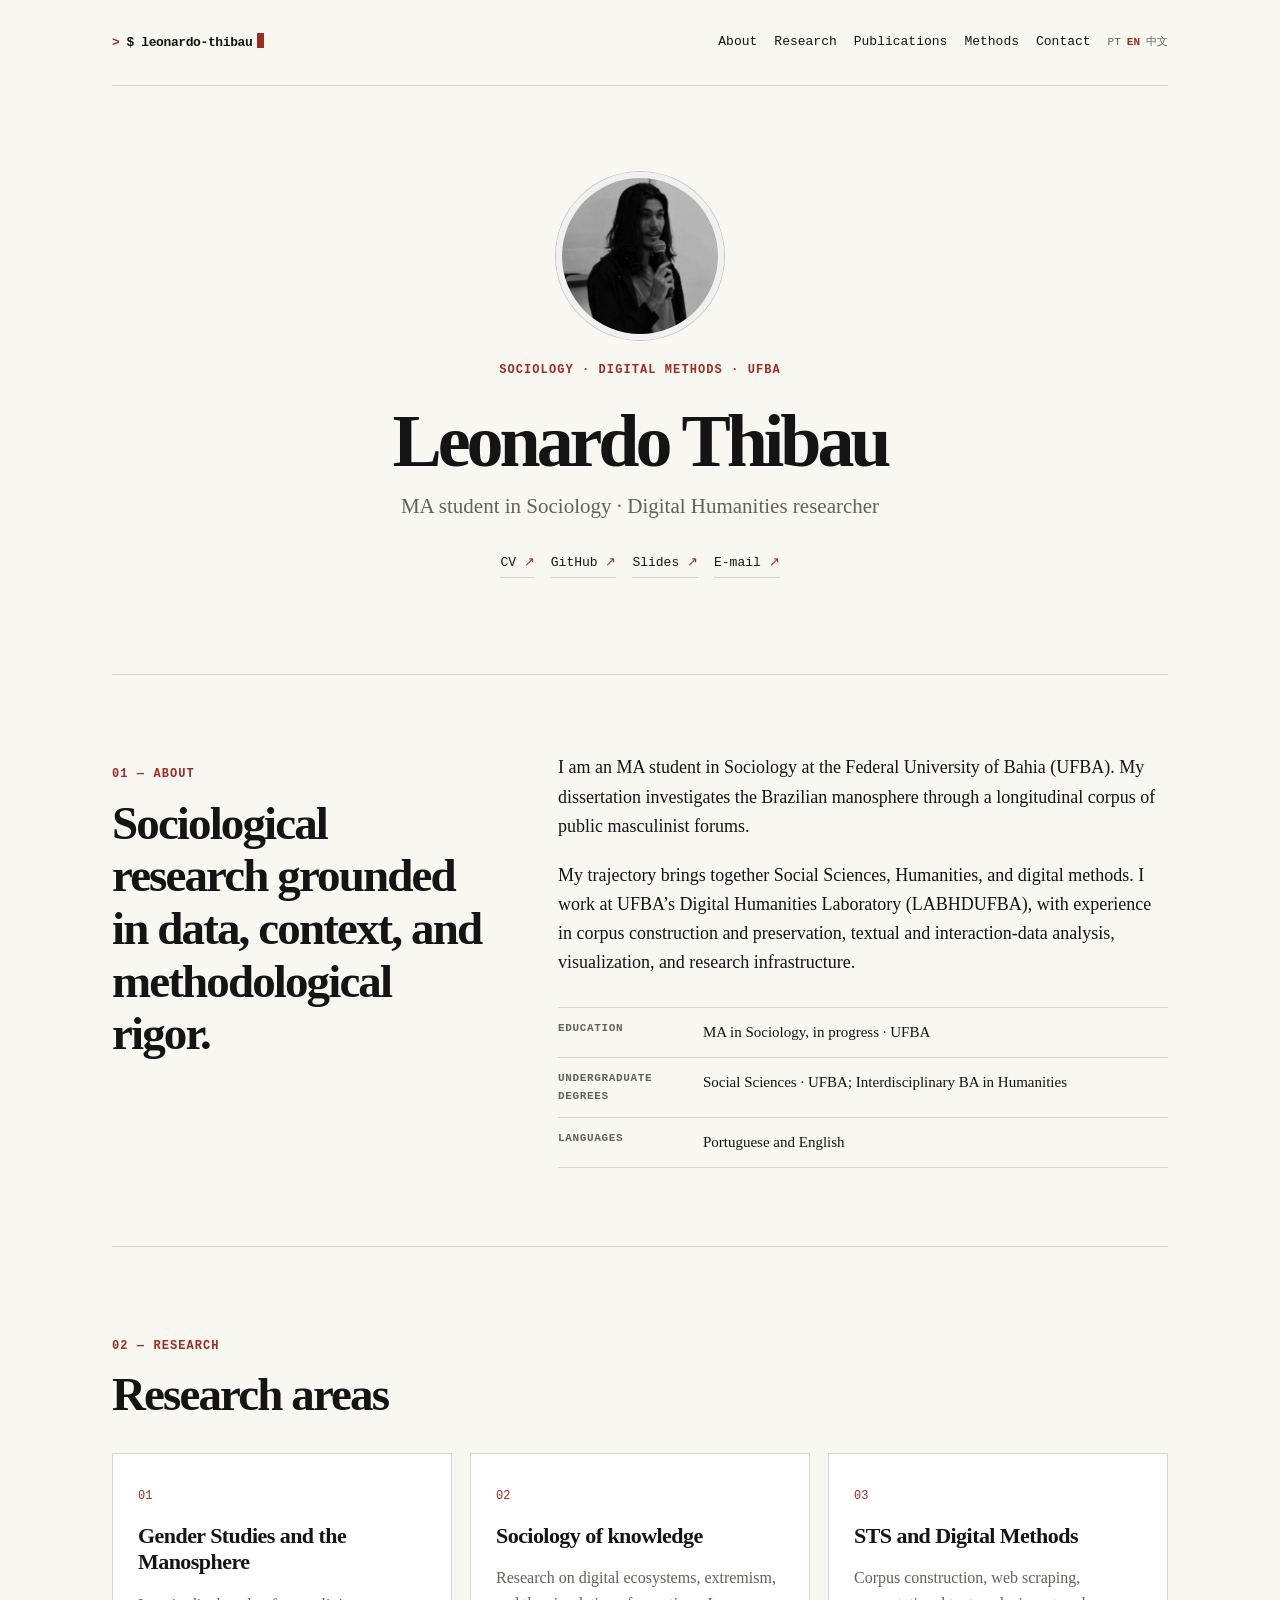
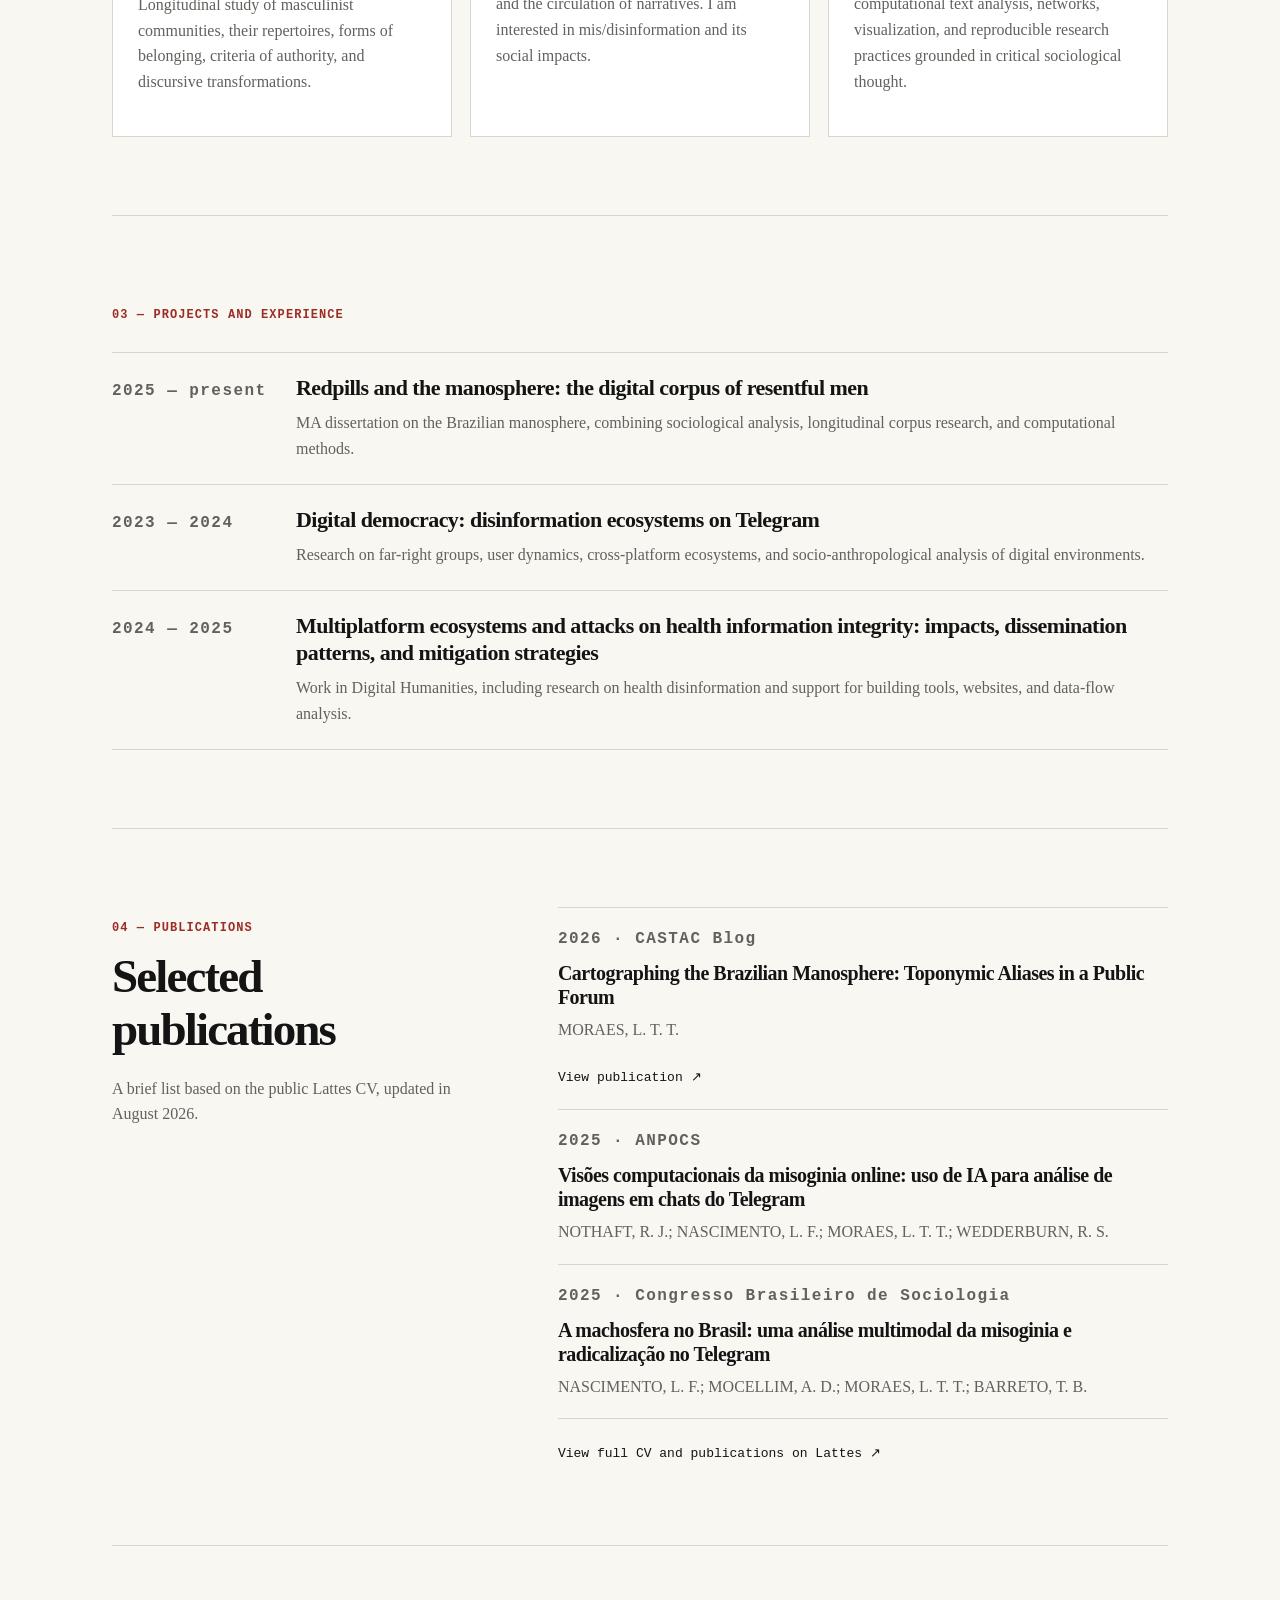
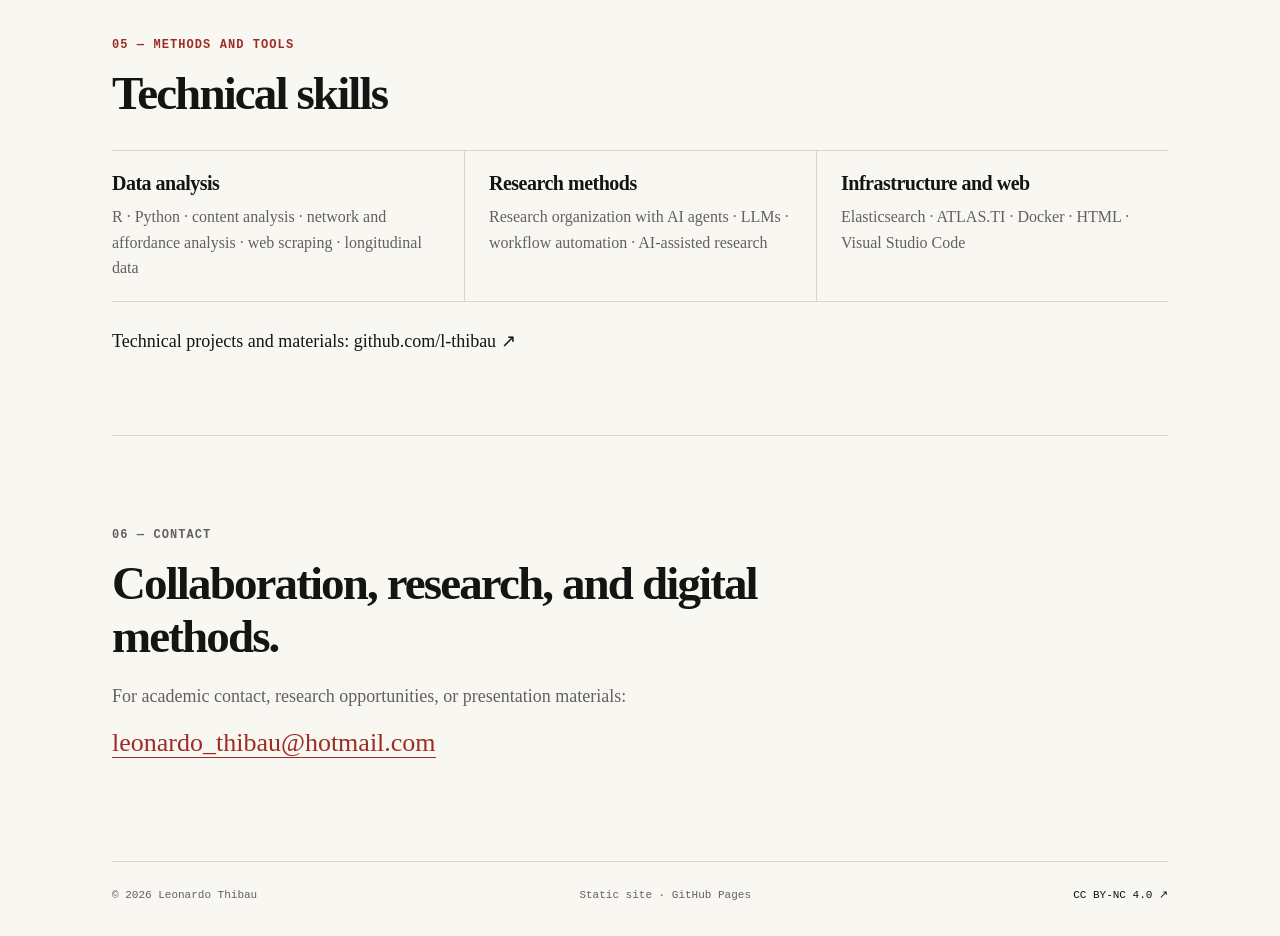
==== commit a2b1ea9e: "Label curriculum link as CV in every language" ====
--- a/index.html
+++ b/index.html
@@ -41,7 +41,7 @@
     <h1 id="nome">Leonardo Thibau</h1>
     <p class="subtitle">MA student in Sociology · Digital Humanities researcher</p>
     <div class="social" aria-label="Links profissionais">
-      <a href="https://lattes.cnpq.br/3404425891739700" target="_blank" rel="noopener">Lattes <span>↗</span></a>
+      <a href="https://lattes.cnpq.br/3404425891739700" target="_blank" rel="noopener">CV <span>↗</span></a>
       <a href="https://github.com/l-thibau" target="_blank" rel="noopener">GitHub <span>↗</span></a>
       <a href="https://l-thibau.quarto.pub/" target="_blank" rel="noopener">Slides <span>↗</span></a>
       <a href="mailto:leonardo_thibau@hotmail.com">E-mail <span>↗</span></a>
